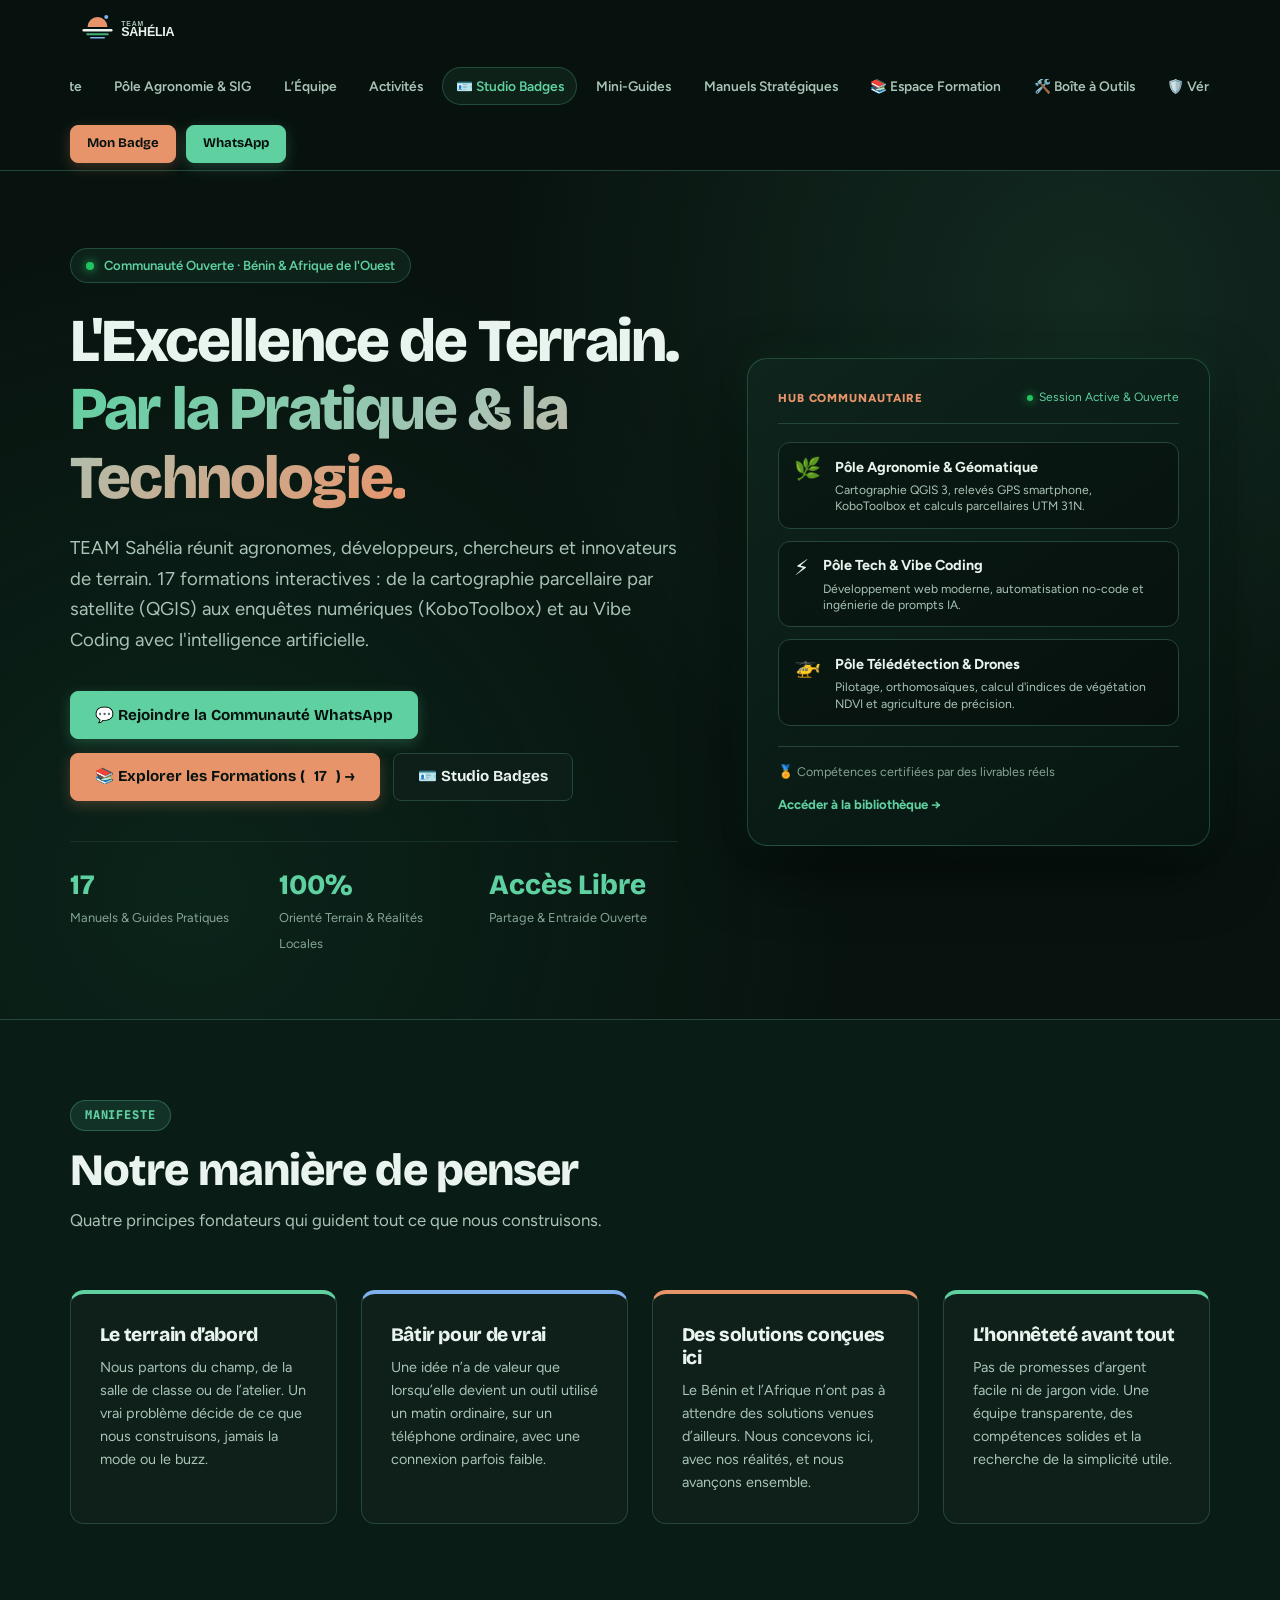
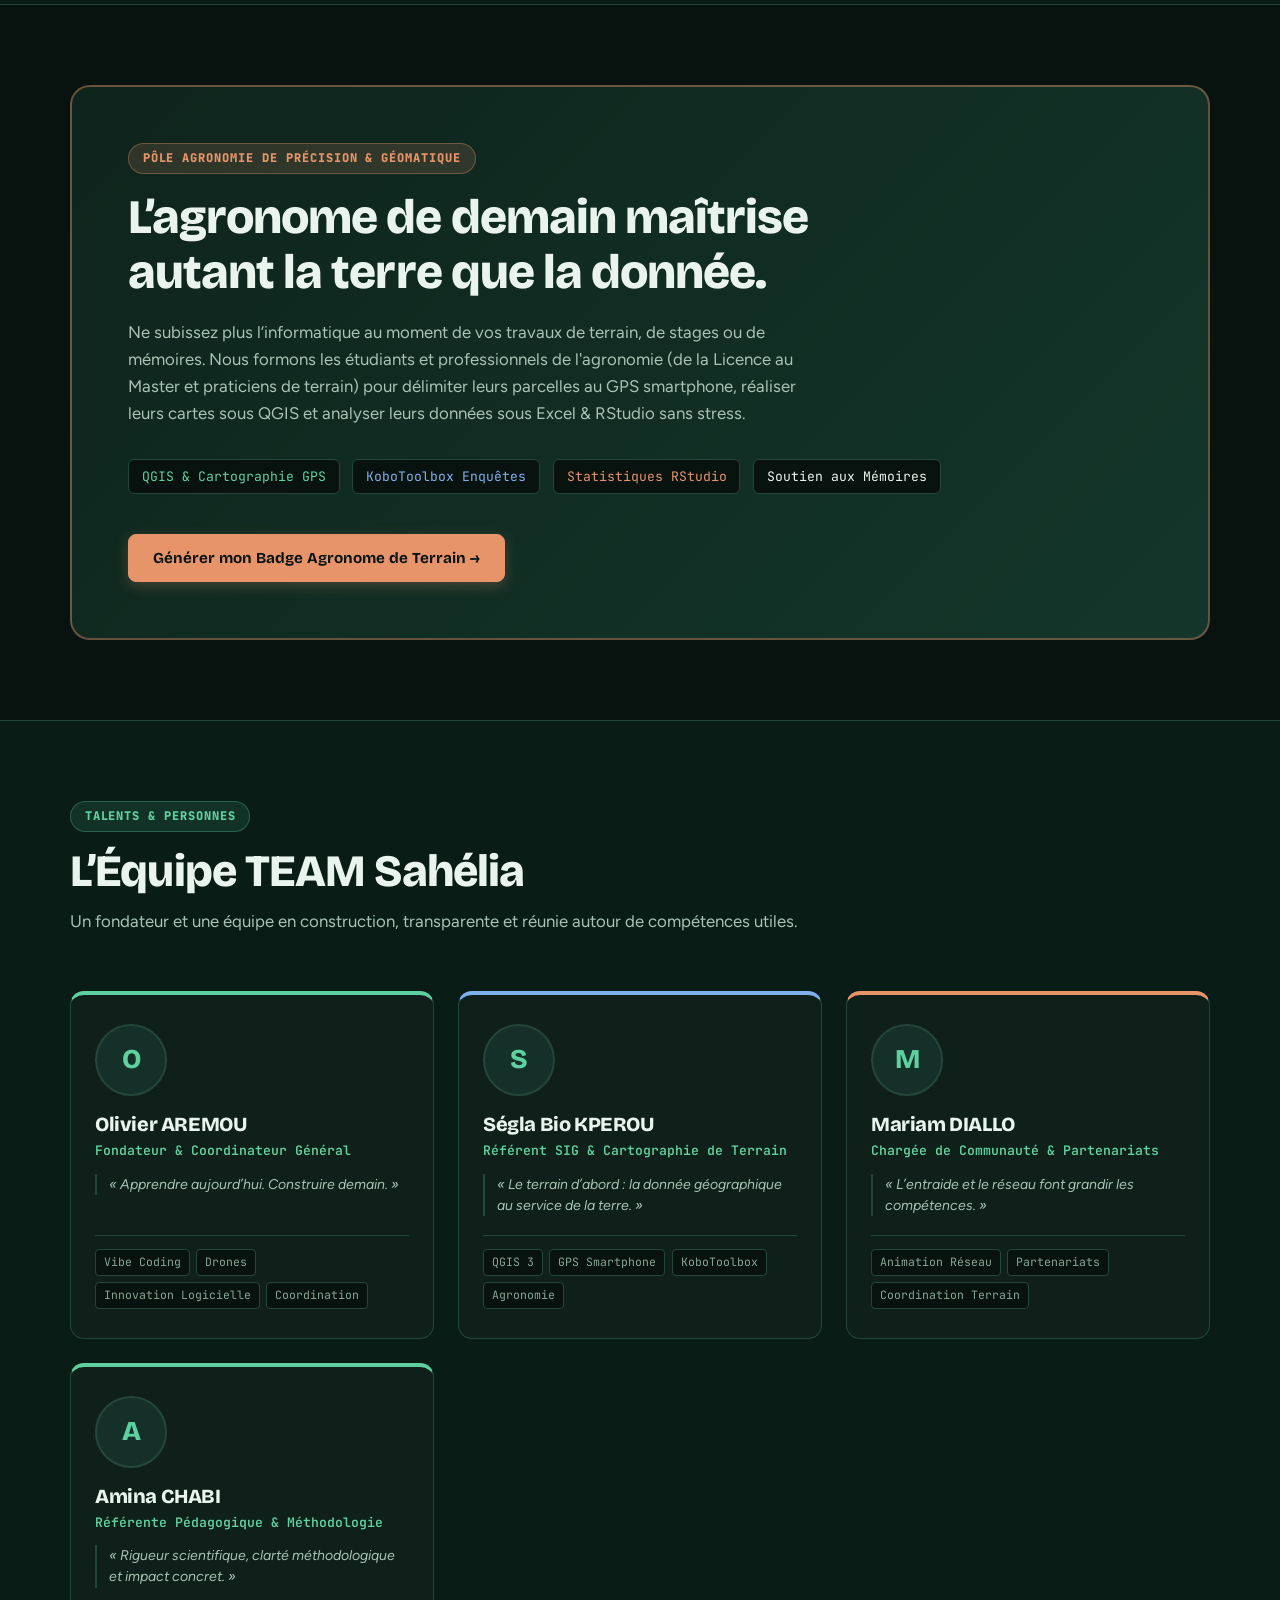
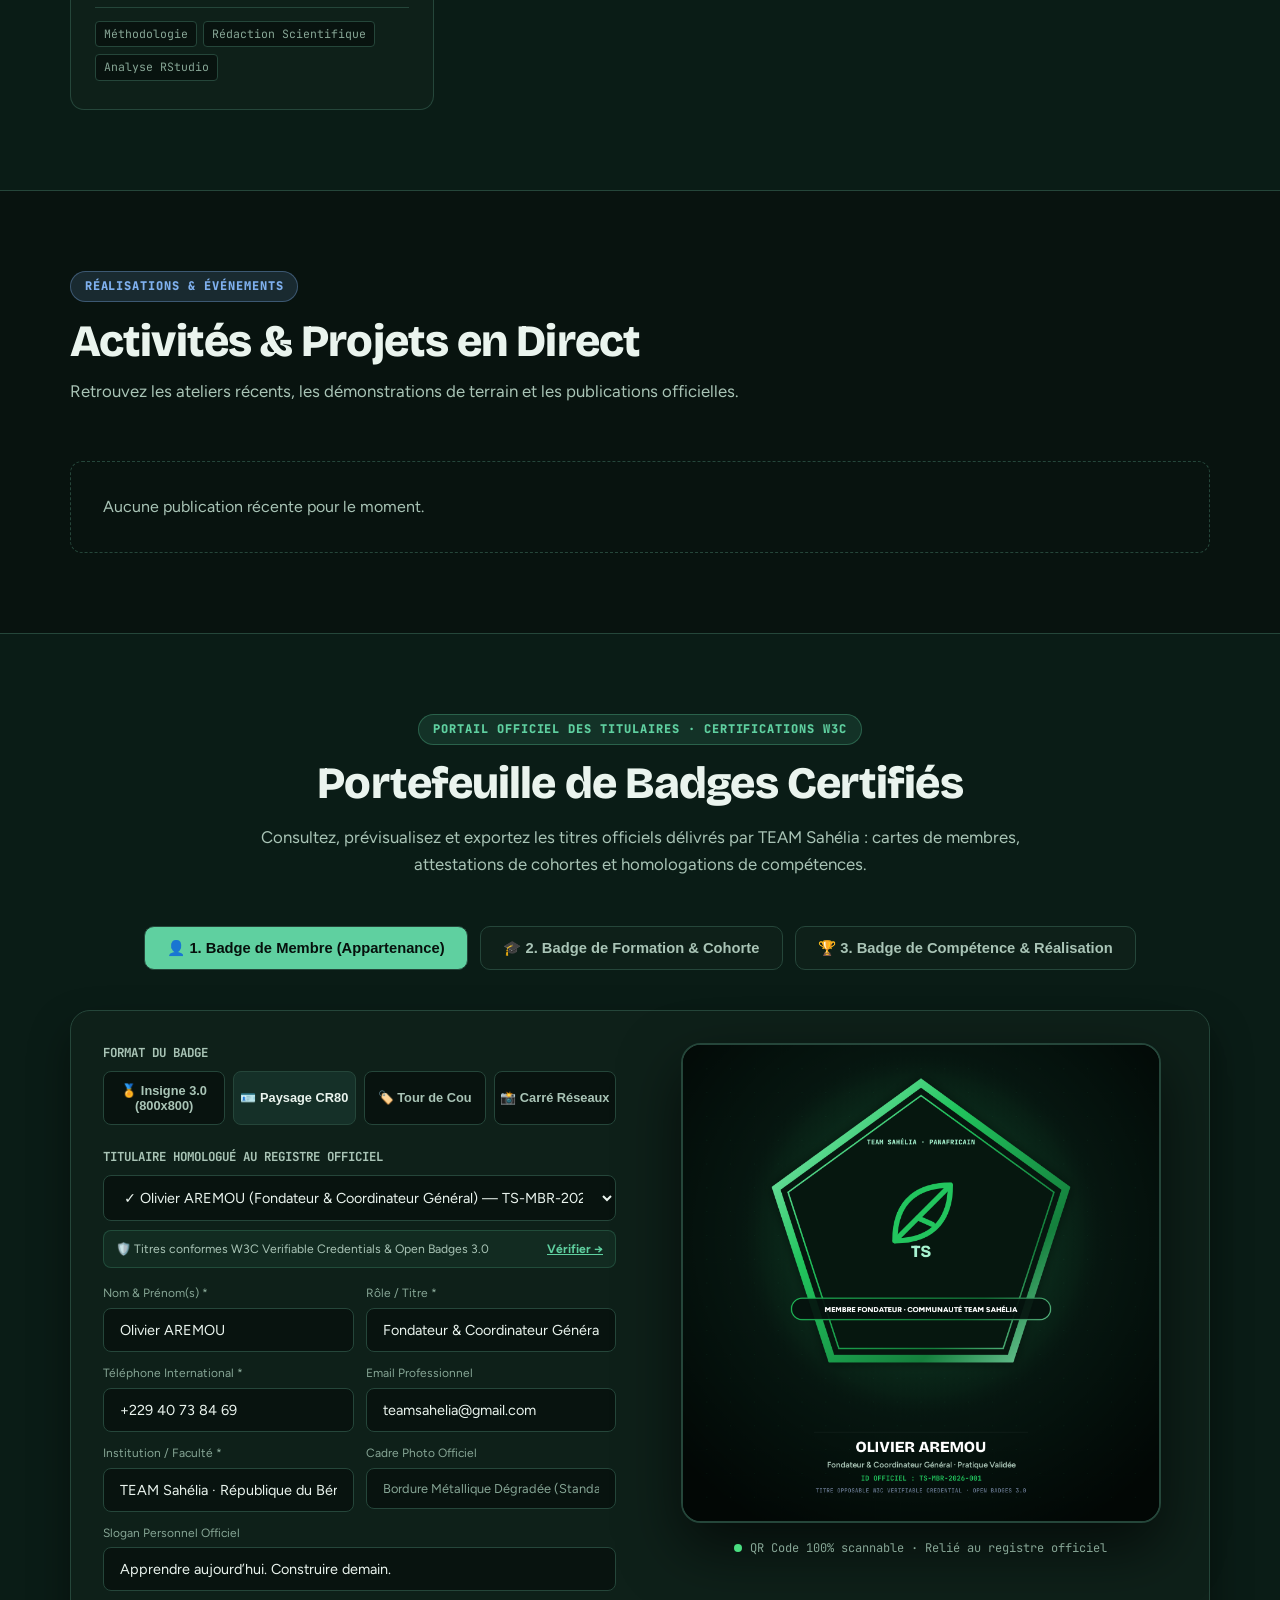
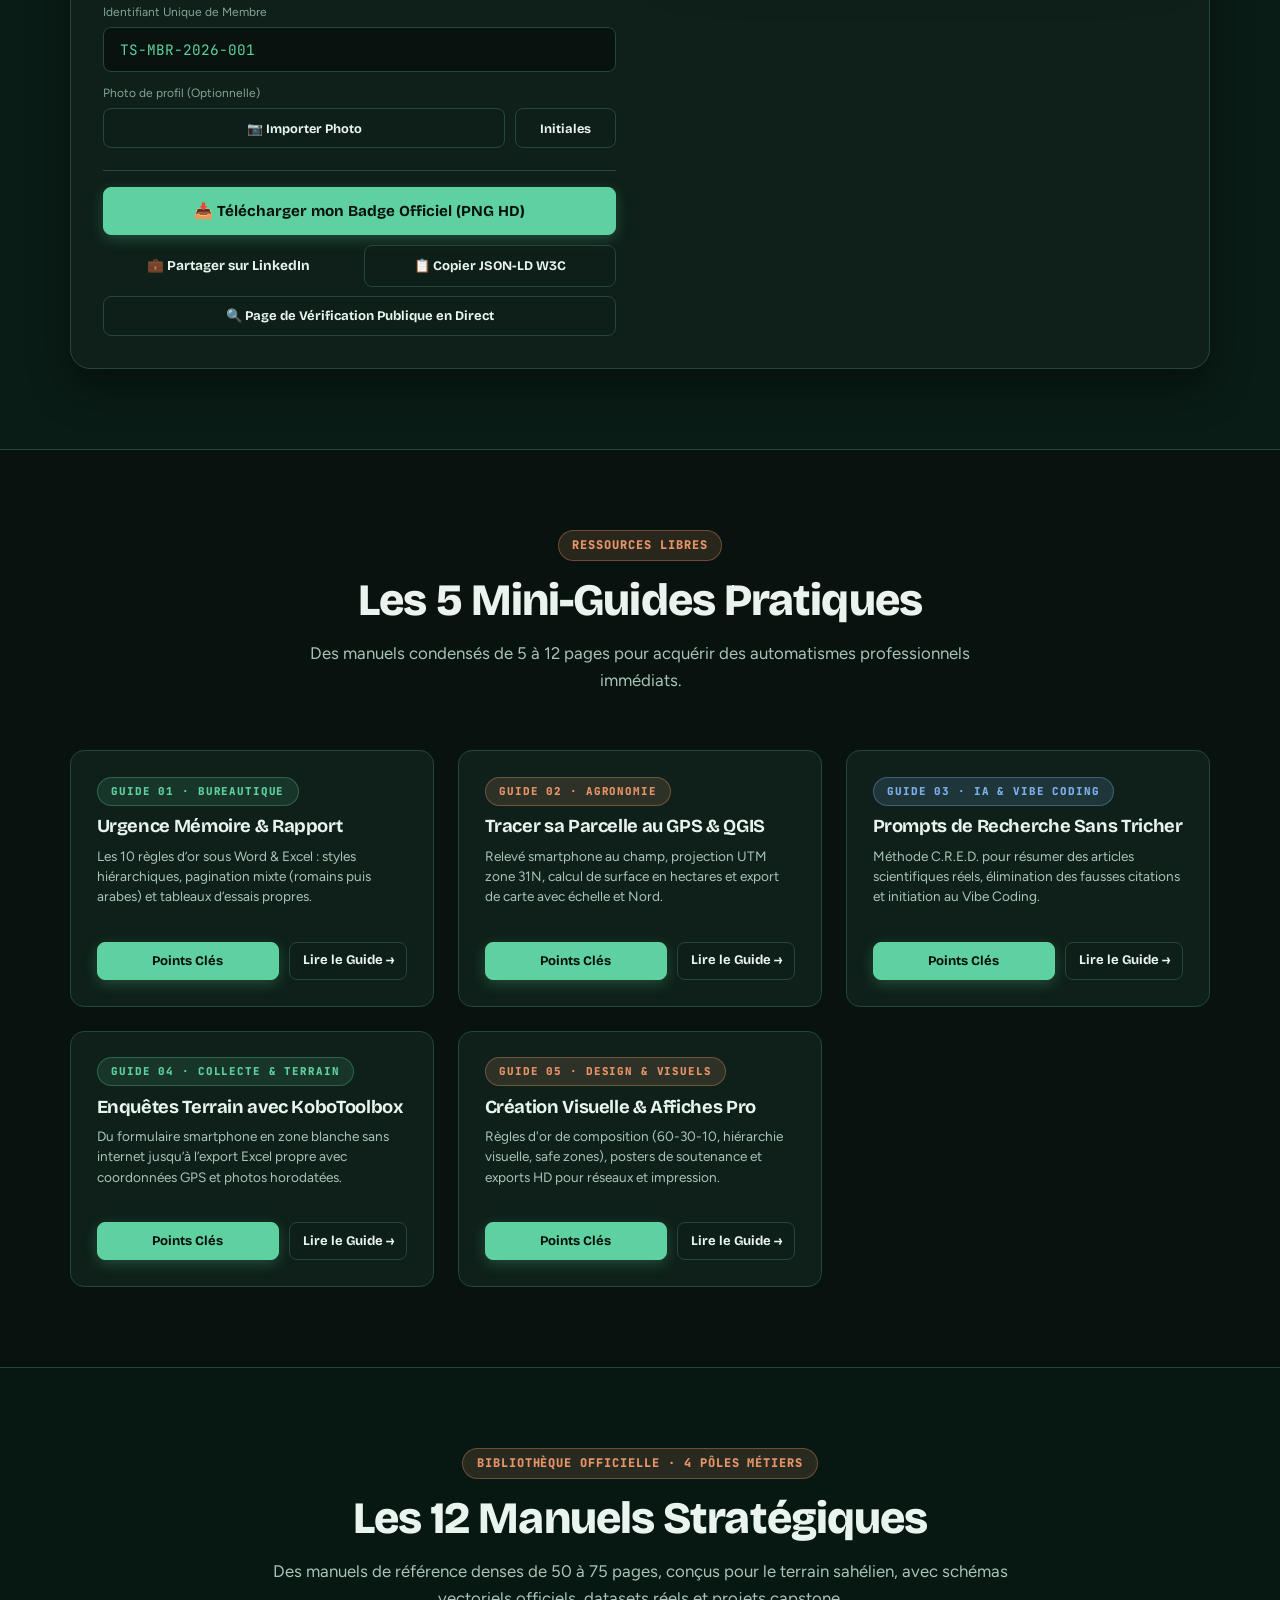
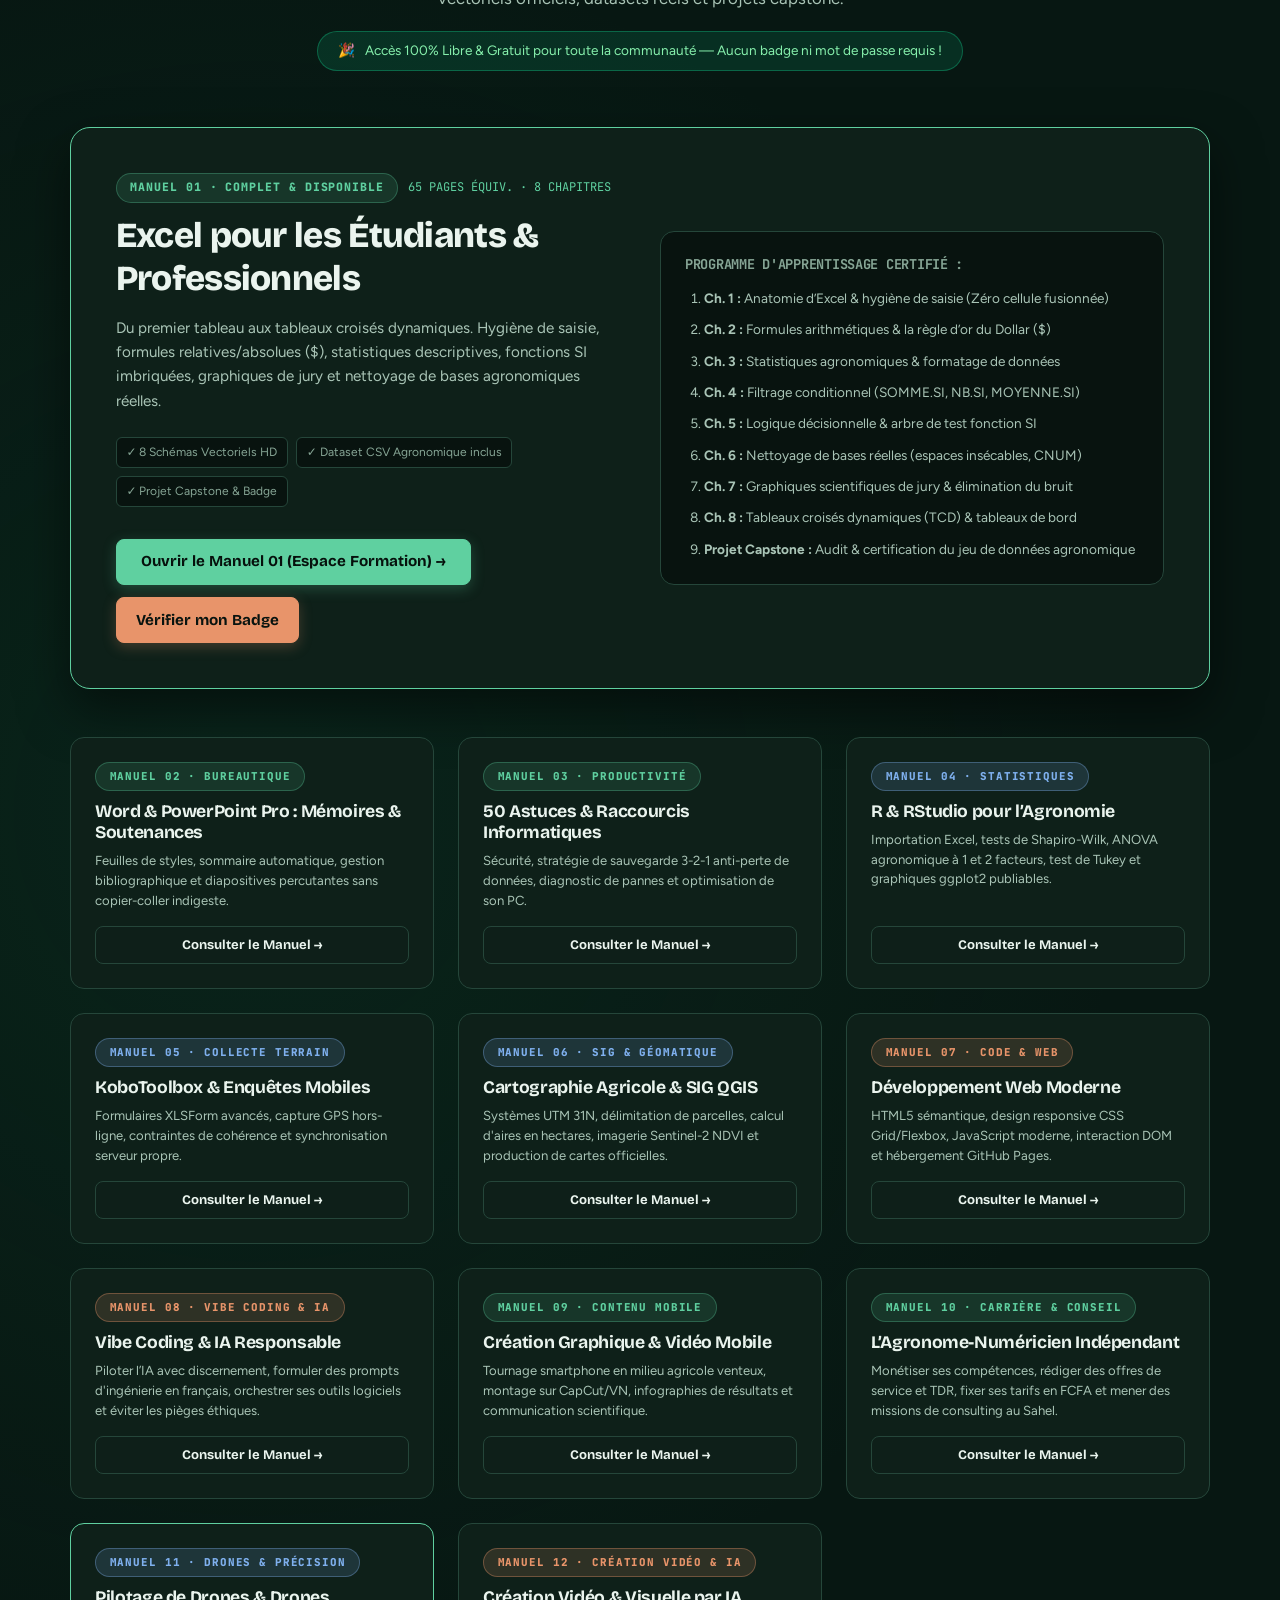
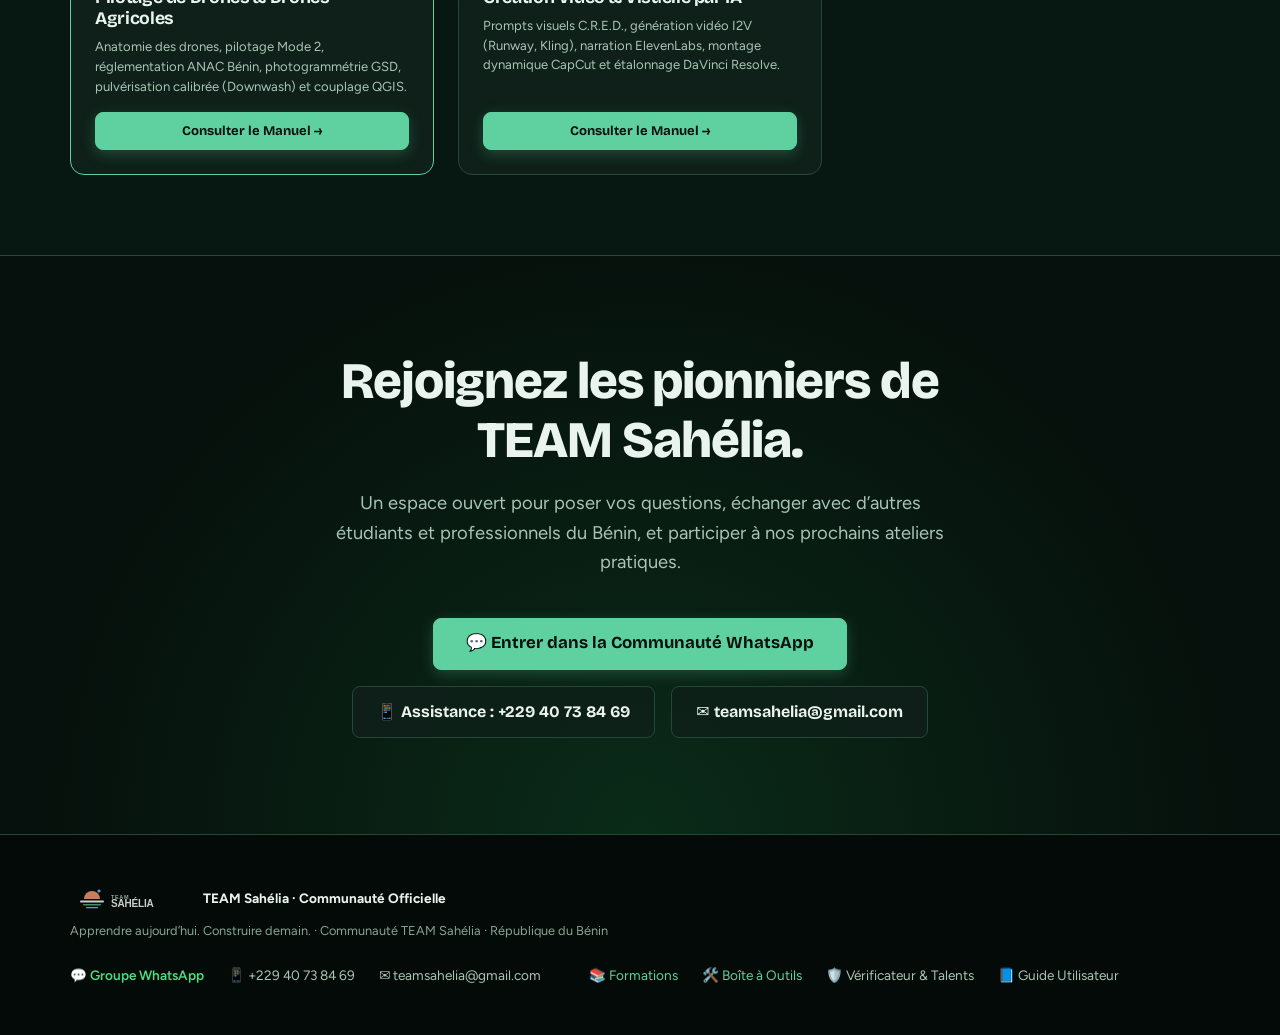
==== index.html @ 59937629 "feat: acces libre gratuit pour tous les manuels, toolkit outils.html, auto-grader et signatures W3C" ====
<!DOCTYPE html>
<html lang="fr">
<head>
  <meta charset="UTF-8">
  <meta name="viewport" content="width=device-width, initial-scale=1.0">
  <title>TEAM Sahélia — Plateforme Officielle & Espace Communauté</title>
  <meta name="description" content="Communauté béninoise d'apprentissage, d'agronomie numérique, de cartographie SIG et d'innovation logicielle.">
  <link rel="icon" type="image/svg+xml" href="assets/logo-sahelia.svg">
  <link rel="manifest" href="manifest.json">
  <meta name="theme-color" content="#08130f">
  <link rel="stylesheet" href="css/style.css">
</head>
<body>

  <!-- ========================================================================= -->
  <!-- 1. EN-TÊTE DU SITE                                                        -->
  <!-- ========================================================================= -->
  <header class="site-entete">
    <div class="enveloppe site-entete-rang">
      <a href="#" class="logo-lien" style="display: flex; align-items: center; gap: 0.75rem;">
        <img src="assets/logo-sahelia.svg" alt="TEAM Sahélia" style="height: 40px; width: auto;">
      </a>

      <nav class="site-nav" aria-label="Navigation principale">
        <a href="#mission">Manifeste</a>
        <a href="#agronomie">Pôle Agronomie &amp; SIG</a>
        <a href="#equipe">L’Équipe</a>
        <a href="#activites">Activités</a>
        <a href="#badges" class="nav-pill-special">🪪 Studio Badges</a>
        <a href="#guides">Mini-Guides</a>
        <a href="#manuels">Manuels Stratégiques</a>
        <a href="formation.html">📚 Espace Formation</a>
        <a href="outils.html">🛠️ Boîte à Outils</a>
        <a href="verifier.html">🛡️ Vérificateur</a>
      </nav>

      <div class="site-entete-actions">
        <a href="#badges" class="v-btn v-btn--or" style="min-height: 38px; padding: 0 1rem; font-size: 0.82rem;">
          Mon Badge
        </a>
        <a href="#" target="_blank" rel="noopener noreferrer" class="v-btn v-btn--vert btn-lien-whatsapp" style="min-height: 38px; padding: 0 1rem; font-size: 0.82rem;">
          WhatsApp
        </a>
      </div>
    </div>
  </header>

  <!-- Bannière d'annonces et flash-infos (gérée dynamiquement) -->
  <div id="banniere-annonces-sahelia" style="display: none;"></div>

  <!-- ========================================================================= -->
  <!-- 2. CONTENU PRINCIPAL                                                      -->
  <!-- ========================================================================= -->
  <main id="contenu-principal">

  <!-- ========================================================================= -->
  <!-- HERO SECTION                                                              -->
  <!-- ========================================================================= -->
    <section class="hero-section-moderne">
    <div class="enveloppe">
      <div class="hero-grille">
        <!-- Colonne Gauche : Proposition de Valeur & Actions Clés -->
        <div>
          <div class="hero-badge-pill">
            <span class="hero-pulsing-dot"></span>
            <span>Communauté Ouverte · Bénin &amp; Afrique de l'Ouest</span>
          </div>

          <h1 class="hero-titre-principal">
            L'Excellence de Terrain.<br>
            <span class="hero-gradient-text">Par la Pratique &amp; la Technologie.</span>
          </h1>

          <p class="hero-description">
            TEAM Sahélia réunit agronomes, développeurs, chercheurs et innovateurs de terrain. <span class="compteur-total-cours">17</span> formations interactives : de la cartographie parcellaire par satellite (QGIS) aux enquêtes numériques (KoboToolbox) et au Vibe Coding avec l'intelligence artificielle.
          </p>

          <div class="hero-actions-groupe">
            <a href="https://chat.whatsapp.com/Gzp3bkauIIz8341VeMHOv7" target="_blank" rel="noopener noreferrer" class="v-btn v-btn--vert btn-lien-whatsapp" style="font-size: 0.95rem;">
              💬 Rejoindre la Communauté WhatsApp
            </a>
            <a href="formation.html" class="v-btn v-btn--or" style="font-size: 0.95rem;">
              📚 Explorer les Formations (<span class="compteur-total-cours">17</span>) →
            </a>
            <a href="#badges" class="v-btn v-btn--fantome" style="font-size: 0.95rem;">
              🪪 Studio Badges
            </a>
          </div>

          <div class="hero-stats-bandeau">
            <div class="hero-stat-item">
              <strong class="compteur-total-cours">17</strong>
              <span>Manuels &amp; Guides Pratiques</span>
            </div>
            <div class="hero-stat-item">
              <strong>100%</strong>
              <span>Orienté Terrain &amp; Réalités Locales</span>
            </div>
            <div class="hero-stat-item">
              <strong>Accès Libre</strong>
              <span>Partage &amp; Entraide Ouverte</span>
            </div>
          </div>
        </div>

        <!-- Colonne Droite : Showcase Interactif des 3 Pôles d'Action -->
        <div>
          <div class="hero-hub-card">
            <div class="hero-hub-header">
              <span class="hero-hub-tag">Hub Communautaire</span>
              <span class="hero-hub-status">
                <span class="hero-pulsing-dot" style="width: 6px; height: 6px;"></span>
                Session Active &amp; Ouverte
              </span>
            </div>

            <div class="hero-poles-liste">
              <!-- Pôle 1 -->
              <div class="hero-pole-item">
                <span class="hero-pole-icone">🌿</span>
                <div class="hero-pole-info">
                  <strong>Pôle Agronomie &amp; Géomatique</strong>
                  <p>Cartographie QGIS 3, relevés GPS smartphone, KoboToolbox et calculs parcellaires UTM 31N.</p>
                </div>
              </div>

              <!-- Pôle 2 -->
              <div class="hero-pole-item">
                <span class="hero-pole-icone">⚡</span>
                <div class="hero-pole-info">
                  <strong>Pôle Tech &amp; Vibe Coding</strong>
                  <p>Développement web moderne, automatisation no-code et ingénierie de prompts IA.</p>
                </div>
              </div>

              <!-- Pôle 3 -->
              <div class="hero-pole-item">
                <span class="hero-pole-icone">🚁</span>
                <div class="hero-pole-info">
                  <strong>Pôle Télédétection &amp; Drones</strong>
                  <p>Pilotage, orthomosaïques, calcul d'indices de végétation NDVI et agriculture de précision.</p>
                </div>
              </div>
            </div>

            <div class="hero-hub-footer">
              <span style="font-size: 0.78rem; color: var(--texte-3);">🏅 Compétences certifiées par des livrables réels</span>
              <a href="formation.html">Accéder à la bibliothèque →</a>
            </div>
          </div>
        </div>
      </div>
    </div>
  </section>

  <!-- ========================================================================= -->
  <!-- 3. MANIFESTE & VALEURS                                                    -->
  <!-- ========================================================================= -->
  <section id="mission" style="padding: 5rem 0; border-bottom: 1px solid var(--bordure); background: #0a1c16;">
    <div class="enveloppe">
      <div style="max-width: 36rem; margin-bottom: 3.5rem;">
        <span class="etiquette etiquette--vert" style="margin-bottom: 0.8rem;">MANIFESTE</span>
        <h2 style="font-size: clamp(2rem, 4vw, 2.8rem); font-weight: 800;">Notre manière de penser</h2>
        <p style="color: var(--texte-2); margin-top: 0.6rem; font-size: 1.05rem;">
          Quatre principes fondateurs qui guident tout ce que nous construisons.
        </p>
      </div>

      <div style="display: grid; grid-template-columns: repeat(auto-fit, minmax(min(100%, 16rem), 1fr)); gap: 1.5rem;">
        <div style="background: var(--surface); border: 1px solid var(--bordure); border-radius: 14px; padding: 1.8rem; border-top: 4px solid var(--marque);">
          <h3 style="font-size: 1.2rem; font-weight: 800; margin-bottom: 0.6rem;">Le terrain d’abord</h3>
          <p style="font-size: 0.9rem; color: var(--texte-2); line-height: 1.6;">
            Nous partons du champ, de la salle de classe ou de l’atelier. Un vrai problème décide de ce que nous construisons, jamais la mode ou le buzz.
          </p>
        </div>

        <div style="background: var(--surface); border: 1px solid var(--bordure); border-radius: 14px; padding: 1.8rem; border-top: 4px solid var(--bleu);">
          <h3 style="font-size: 1.2rem; font-weight: 800; margin-bottom: 0.6rem;">Bâtir pour de vrai</h3>
          <p style="font-size: 0.9rem; color: var(--texte-2); line-height: 1.6;">
            Une idée n’a de valeur que lorsqu’elle devient un outil utilisé un matin ordinaire, sur un téléphone ordinaire, avec une connexion parfois faible.
          </p>
        </div>

        <div style="background: var(--surface); border: 1px solid var(--bordure); border-radius: 14px; padding: 1.8rem; border-top: 4px solid var(--terre);">
          <h3 style="font-size: 1.2rem; font-weight: 800; margin-bottom: 0.6rem;">Des solutions conçues ici</h3>
          <p style="font-size: 0.9rem; color: var(--texte-2); line-height: 1.6;">
            Le Bénin et l’Afrique n’ont pas à attendre des solutions venues d’ailleurs. Nous concevons ici, avec nos réalités, et nous avançons ensemble.
          </p>
        </div>

        <div style="background: var(--surface); border: 1px solid var(--bordure); border-radius: 14px; padding: 1.8rem; border-top: 4px solid var(--marque);">
          <h3 style="font-size: 1.2rem; font-weight: 800; margin-bottom: 0.6rem;">L’honnêteté avant tout</h3>
          <p style="font-size: 0.9rem; color: var(--texte-2); line-height: 1.6;">
            Pas de promesses d’argent facile ni de jargon vide. Une équipe transparente, des compétences solides et la recherche de la simplicité utile.
          </p>
        </div>
      </div>
    </div>
  </section>

  <!-- ========================================================================= -->
  <!-- 4. PÔLE AGRONOMIE DE PRÉCISION & GÉOMATIQUE DE TERRAIN -->
  <!-- ========================================================================= -->
  <section id="agronomie" style="padding: 5rem 0; border-bottom: 1px solid var(--bordure); background: var(--fond);">
    <div class="enveloppe">
      <div style="background: linear-gradient(135deg, #0e241c 0%, #14362a 100%); border: 2px solid rgba(232, 148, 106, 0.4); border-radius: 20px; padding: clamp(2rem, 5vw, 3.5rem); position: relative;">
        <span class="etiquette etiquette--or" style="margin-bottom: 1rem;">PÔLE AGRONOMIE DE PRÉCISION &amp; GÉOMATIQUE</span>
        
        <h2 style="font-size: clamp(2rem, 4vw, 3rem); font-weight: 800; max-width: 48rem; line-height: 1.15; margin-bottom: 1.2rem;">
          L’agronome de demain maîtrise autant la terre que la donnée.
        </h2>

        <p style="font-size: 1.05rem; color: var(--texte-2); line-height: 1.6; max-width: 42rem; margin-bottom: 2rem;">
          Ne subissez plus l’informatique au moment de vos travaux de terrain, de stages ou de mémoires. Nous formons les étudiants et professionnels de l'agronomie (de la Licence au Master et praticiens de terrain) pour délimiter leurs parcelles au GPS smartphone, réaliser leurs cartes sous QGIS et analyser leurs données sous Excel & RStudio sans stress.
        </p>

        <div style="display: flex; flex-wrap: wrap; gap: 0.8rem; margin-bottom: 2.5rem;">
          <span style="font-size: 0.82rem; font-family: var(--police-mono); padding: 0.4rem 0.8rem; border-radius: 6px; background: #08130f; color: var(--marque); border: 1px solid var(--bordure);">QGIS & Cartographie GPS</span>
          <span style="font-size: 0.82rem; font-family: var(--police-mono); padding: 0.4rem 0.8rem; border-radius: 6px; background: #08130f; color: var(--bleu); border: 1px solid var(--bordure);">KoboToolbox Enquêtes</span>
          <span style="font-size: 0.82rem; font-family: var(--police-mono); padding: 0.4rem 0.8rem; border-radius: 6px; background: #08130f; color: var(--terre); border: 1px solid var(--bordure);">Statistiques RStudio</span>
          <span style="font-size: 0.82rem; font-family: var(--police-mono); padding: 0.4rem 0.8rem; border-radius: 6px; background: #08130f; color: var(--texte); border: 1px solid var(--bordure);">Soutien aux Mémoires</span>
        </div>

        <a href="#badges" class="v-btn v-btn--or" style="font-size: 0.95rem;">
          Générer mon Badge Agronome de Terrain →
        </a>
      </div>
    </div>
  </section>

  <!-- ========================================================================= -->
  <!-- 5. TROMBINOSCOPE DE L'ÉQUIPE (GRILLE AUTO-ADAPTATIVE SANS TABLEAU)        -->
  <!-- ========================================================================= -->
  <section id="equipe" style="padding: 5rem 0; border-bottom: 1px solid var(--bordure); background: #0a1c16;">
    <div class="enveloppe">
      <div style="margin-bottom: 3.5rem;">
        <span class="etiquette etiquette--vert" style="margin-bottom: 0.8rem;">TALENTS & PERSONNES</span>
        <h2 style="font-size: clamp(2rem, 4vw, 2.8rem); font-weight: 800;">L’Équipe TEAM Sahélia</h2>
        <p style="color: var(--texte-2); margin-top: 0.6rem; font-size: 1.05rem;">
          Un fondateur et une équipe en construction, transparente et réunie autour de compétences utiles.
        </p>
      </div>

      <!-- Grille auto-adaptative (gérée par app.js) -->
      <div id="grille-membres" class="sa-grille">
        <!-- Rempli dynamiquement -->
      </div>
    </div>
  </section>

  <!-- ========================================================================= -->
  <!-- 6. FIL DES ACTIVITÉS & RÉALISATIONS                                       -->
  <!-- ========================================================================= -->
  <section id="activites" style="padding: 5rem 0; border-bottom: 1px solid var(--bordure); background: var(--fond);">
    <div class="enveloppe">
      <div style="margin-bottom: 3.5rem;">
        <span class="etiquette etiquette--bleu" style="margin-bottom: 0.8rem;">RÉALISATIONS & ÉVÉNEMENTS</span>
        <h2 style="font-size: clamp(2rem, 4vw, 2.8rem); font-weight: 800;">Activités & Projets en Direct</h2>
        <p style="color: var(--texte-2); margin-top: 0.6rem; font-size: 1.05rem;">
          Retrouvez les ateliers récents, les démonstrations de terrain et les publications officielles.
        </p>
      </div>

      <!-- Grille des activités -->
      <div id="grille-activites" style="display: grid; grid-template-columns: repeat(auto-fit, minmax(min(100%, 20rem), 1fr)); gap: 1.5rem;">
        <!-- Rempli dynamiquement -->
      </div>
    </div>
  </section>

  <!-- ========================================================================= -->
  <!-- 7. STUDIO OFFICIEL DE GÉNÉRATION DE BADGES (3 TYPES)                      -->
  <!-- ========================================================================= -->
  <section id="badges" style="padding: 5rem 0; border-bottom: 1px solid var(--bordure); background: #0a1c16;">
    <div class="enveloppe">
      <div style="text-align: center; max-width: 48rem; margin: 0 auto 3rem;">
        <span class="etiquette etiquette--vert" style="margin-bottom: 0.8rem;">PORTAIL OFFICIEL DES TITULAIRES · CERTIFICATIONS W3C</span>
        <h2 style="font-size: clamp(2rem, 4vw, 2.8rem); font-weight: 800;">Portefeuille de Badges Certifiés</h2>
        <p style="color: var(--texte-2); margin-top: 0.8rem; font-size: 1.05rem; line-height: 1.6;">
          Consultez, prévisualisez et exportez les titres officiels délivrés par TEAM Sahélia : cartes de membres, attestations de cohortes et homologations de compétences.
        </p>
      </div>

      <!-- Onglets principaux des 3 types de badges -->
      <div style="display: flex; flex-wrap: wrap; justify-content: center; gap: 0.75rem; margin-bottom: 2.5rem;">
        <button type="button" class="btn-type-badge actif" data-type="membre" style="padding: 0.75rem 1.4rem; border-radius: 10px; font-weight: 700; font-size: 0.92rem; cursor: pointer; border: 1px solid var(--bordure); background: var(--marque); color: #06100c;">
          👤 1. Badge de Membre (Appartenance)
        </button>
        <button type="button" class="btn-type-badge" data-type="formation" style="padding: 0.75rem 1.4rem; border-radius: 10px; font-weight: 700; font-size: 0.92rem; cursor: pointer; border: 1px solid var(--bordure); background: var(--surface); color: var(--texte-2);">
          🎓 2. Badge de Formation & Cohorte
        </button>
        <button type="button" class="btn-type-badge" data-type="competence" style="padding: 0.75rem 1.4rem; border-radius: 10px; font-weight: 700; font-size: 0.92rem; cursor: pointer; border: 1px solid var(--bordure); background: var(--surface); color: var(--texte-2);">
          🏆 3. Badge de Compétence & Réalisation
        </button>
      </div>

      <div class="badge-studio-box">
        <div style="display: grid; grid-template-columns: repeat(auto-fit, minmax(min(100%, 23rem), 1fr)); gap: 3rem; align-items: start;">
          
          <!-- Colonne Formulaire selon le type actif -->
          <div style="display: flex; flex-direction: column; gap: 1.35rem;">
            
            <!-- Choix du Format (Commun à tous les types) -->
            <div>
              <label style="display: block; font-size: 0.78rem; font-family: var(--police-mono); font-weight: 700; color: var(--texte-2); text-transform: uppercase; margin-bottom: 0.5rem;">
                Format du Badge
              </label>
              <div style="display: grid; grid-template-columns: repeat(auto-fit, minmax(120px, 1fr)); gap: 0.5rem;">
                <button type="button" class="btn-format-toggle" data-format="insigne" style="padding: 0.7rem 0.3rem; border-radius: 8px; border: 1px solid var(--bordure); background: var(--fond); color: var(--texte-2); font-weight: 700; font-size: 0.8rem; cursor: pointer; text-align: center;">
                  🏅 Insigne 3.0 (800x800)
                </button>
                <button type="button" class="btn-format-toggle actif" data-format="paysage" style="padding: 0.7rem 0.3rem; border-radius: 8px; border: 1px solid var(--bordure); background: var(--surface-2); color: var(--texte); font-weight: 700; font-size: 0.8rem; cursor: pointer; text-align: center;">
                  🪪 Paysage CR80
                </button>
                <button type="button" class="btn-format-toggle" data-format="vertical" style="padding: 0.7rem 0.3rem; border-radius: 8px; border: 1px solid var(--bordure); background: var(--fond); color: var(--texte-2); font-weight: 700; font-size: 0.8rem; cursor: pointer; text-align: center;">
                  🏷️ Tour de Cou
                </button>
                <button type="button" class="btn-format-toggle" data-format="carre" style="padding: 0.7rem 0.3rem; border-radius: 8px; border: 1px solid var(--bordure); background: var(--fond); color: var(--texte-2); font-weight: 700; font-size: 0.8rem; cursor: pointer; text-align: center;">
                  📸 Carré Réseaux
                </button>
              </div>
            </div>

            <!-- PANNEAU TYPE 1 : MEMBRE -->
            <div id="panneau-type-membre" class="panneau-type-form">
              <label style="display: block; font-size: 0.78rem; font-family: var(--police-mono); font-weight: 700; color: var(--texte-2); text-transform: uppercase; margin-bottom: 0.5rem;">
                Titulaire Homologué au Registre Officiel
              </label>
              <select id="select-membre-preset" class="champ-saisie" style="margin-bottom: 0.6rem;">
                <!-- Rempli dynamiquement -->
              </select>
              <div style="background: rgba(95, 208, 160, 0.06); border: 1px solid rgba(95, 208, 160, 0.2); border-radius: 8px; padding: 0.5rem 0.75rem; margin-bottom: 1rem; font-size: 0.76rem; color: var(--texte-2); display: flex; align-items: center; justify-content: space-between; gap: 0.5rem;">
                <span>🛡️ Titres conformes W3C Verifiable Credentials & Open Badges 3.0</span>
                <a href="verifier.html" style="color: var(--marque); font-weight: 700; text-decoration: underline; white-space: nowrap;">Vérifier →</a>
              </div>

              <div class="grille-2-cols-responsive" style="margin-bottom: 0.75rem;">
                <div>
                  <label style="display: block; font-size: 0.75rem; color: var(--texte-3); margin-bottom: 0.3rem;">Nom & Prénom(s) *</label>
                  <input type="text" id="membre-nom-input" class="champ-saisie" placeholder="Ex: Olivier AREMOU, Ségla KPEROU...">
                </div>
                <div>
                  <label style="display: block; font-size: 0.75rem; color: var(--texte-3); margin-bottom: 0.3rem;">Rôle / Titre *</label>
                  <input type="text" id="membre-role-input" class="champ-saisie" placeholder="Ex: Agronome de Terrain">
                </div>
              </div>

              <div class="grille-2-cols-responsive" style="margin-bottom: 0.75rem;">
                <div>
                  <label style="display: block; font-size: 0.75rem; color: var(--texte-3); margin-bottom: 0.3rem;">Téléphone International *</label>
                  <input type="tel" id="membre-tel-input" class="champ-saisie" placeholder="+229 40 73 84 69">
                </div>
                <div>
                  <label style="display: block; font-size: 0.75rem; color: var(--texte-3); margin-bottom: 0.3rem;">Email Professionnel</label>
                  <input type="email" id="membre-email-input" class="champ-saisie" placeholder="teamsahelia@gmail.com">
                </div>
              </div>

              <div class="grille-2-cols-responsive" style="margin-bottom: 0.75rem;">
                <div>
                  <label style="display: block; font-size: 0.75rem; color: var(--texte-3); margin-bottom: 0.3rem;">Institution / Faculté *</label>
                  <input type="text" id="membre-inst-input" class="champ-saisie" placeholder="Ex: Agronome indépendant, Université, Entreprise, ONG...">
                </div>
                <div>
                  <label style="display: block; font-size: 0.75rem; color: var(--texte-3); margin-bottom: 0.3rem;">Cadre Photo Officiel</label>
                  <input type="text" class="champ-saisie" readonly value="Bordure Métallique Dégradée (Standard)" style="font-size: 0.8rem; color: var(--texte-3);">
                </div>
              </div>

              <div style="margin-bottom: 0.75rem;">
                <label style="display: block; font-size: 0.75rem; color: var(--texte-3); margin-bottom: 0.3rem;">Slogan Personnel Officiel</label>
                <input type="text" id="membre-slogan-input" class="champ-saisie" placeholder="Ex: L'agronomie de demain maîtrise la terre et la donnée.">
              </div>

              <div style="margin-bottom: 0.75rem;">
                <label style="display: block; font-size: 0.75rem; color: var(--texte-3); margin-bottom: 0.3rem;">Identifiant Unique de Membre</label>
                <input type="text" id="membre-id-input" class="champ-saisie" readonly style="font-family: var(--police-mono); color: var(--marque);">
              </div>

              <div>
                <label style="display: block; font-size: 0.75rem; color: var(--texte-3); margin-bottom: 0.3rem;">Photo de profil (Optionnelle)</label>
                <input type="file" id="membre-photo-file" accept="image/*" style="display: none;">
                <div style="display: flex; gap: 0.6rem;">
                  <button type="button" id="btn-upload-photo-membre" class="v-btn v-btn--fantome" style="flex: 1; min-height: 40px; font-size: 0.8rem;">
                    📷 Importer Photo
                  </button>
                  <button type="button" id="btn-reset-photo-membre" class="v-btn v-btn--fantome" style="min-height: 40px; font-size: 0.8rem;">
                    Initiales
                  </button>
                </div>
              </div>
            </div>

            <!-- PANNEAU TYPE 2 : FORMATION & COHORTE -->
            <div id="panneau-type-formation" class="panneau-type-form" style="display: none;">
              <div style="margin-bottom: 1rem;">
                <label style="display: block; font-size: 0.78rem; font-family: var(--police-mono); font-weight: 700; color: var(--texte-2); text-transform: uppercase; margin-bottom: 0.4rem;">
                  1. Formation Académique
                </label>
                <select id="select-formation-catalogue" class="champ-saisie">
                  <!-- Rempli dynamiquement -->
                </select>
              </div>

              <div style="margin-bottom: 1rem;">
                <label style="display: block; font-size: 0.78rem; font-family: var(--police-mono); font-weight: 700; color: var(--texte-2); text-transform: uppercase; margin-bottom: 0.4rem;">
                  2. Cohorte Associée
                </label>
                <select id="select-cohorte-catalogue" class="champ-saisie">
                  <!-- Rempli dynamiquement -->
                </select>
              </div>

              <div style="margin-bottom: 1rem;">
                <div style="display: flex; justify-content: space-between; align-items: center; margin-bottom: 0.4rem;">
                  <label style="font-size: 0.78rem; font-family: var(--police-mono); font-weight: 700; color: var(--texte-2); text-transform: uppercase;">
                    3. Participants de la Cohorte
                  </label>
                  <span id="cohorte-stats-badge" style="font-size: 0.75rem; font-family: var(--police-mono); color: var(--bleu);"></span>
                </div>
                <div id="liste-participants-cohorte" style="background: var(--fond); border: 1px solid var(--bordure); border-radius: 8px; max-height: 190px; overflow-y: auto; padding: 0.4rem;">
                  <!-- Liste cliquable des participants -->
                </div>
              </div>

              <div style="background: var(--surface-2); border: 1px solid var(--bordure); border-radius: 8px; padding: 0.85rem; font-size: 0.8rem;">
                <div style="display: flex; justify-content: space-between; margin-bottom: 0.3rem;">
                  <span style="color: var(--texte-3);">Participant sélectionné :</span>
                  <strong id="part-selectionne-nom" style="color: var(--texte);">—</strong>
                </div>
                <div style="display: flex; justify-content: space-between; margin-bottom: 0.3rem;">
                  <span style="color: var(--texte-3);">Statut vérifié :</span>
                  <span id="part-selectionne-statut" class="sa-tag" style="font-weight: bold;">—</span>
                </div>
                <div style="display: flex; justify-content: space-between;">
                  <span style="color: var(--texte-3);">Identifiant Unique :</span>
                  <span id="part-selectionne-id" style="font-family: var(--police-mono); color: var(--bleu);">—</span>
                </div>
              </div>
            </div>

            <!-- PANNEAU TYPE 3 : COMPÉTENCE & RÉALISATION -->
            <div id="panneau-type-competence" class="panneau-type-form" style="display: none;">
              <div style="margin-bottom: 1rem;">
                <label style="display: block; font-size: 0.78rem; font-family: var(--police-mono); font-weight: 700; color: var(--texte-2); text-transform: uppercase; margin-bottom: 0.4rem;">
                  1. Attestation de Compétence Évaluée
                </label>
                <select id="select-attribution-preset" class="champ-saisie">
                  <!-- Rempli dynamiquement -->
                </select>
              </div>

              <div style="background: var(--fond); border: 1px solid var(--bordure); border-radius: 10px; padding: 1rem; margin-bottom: 1rem;">
                <div style="display: flex; justify-content: space-between; margin-bottom: 0.4rem;">
                  <span style="font-size: 0.75rem; font-family: var(--police-mono); color: var(--texte-3);">NIVEAU VALIDÉ</span>
                  <strong id="comp-niveau-badge" style="color: var(--terre); font-size: 0.85rem;">Pratique Validée</strong>
                </div>
                <div style="display: flex; justify-content: space-between; margin-bottom: 0.4rem;">
                  <span style="font-size: 0.75rem; font-family: var(--police-mono); color: var(--texte-3);">VALIDATEUR</span>
                  <span id="comp-validateur-txt" style="color: var(--texte); font-size: 0.85rem;">Sègla Bio KPEROU</span>
                </div>
                <div style="display: flex; justify-content: space-between; margin-bottom: 0.6rem;">
                  <span style="font-size: 0.75rem; font-family: var(--police-mono); color: var(--texte-3);">DATE VALIDATION</span>
                  <span id="comp-date-txt" style="color: var(--texte-2); font-size: 0.85rem;">25 Octobre 2026</span>
                </div>

                <div style="border-top: 1px solid var(--bordure); padding-top: 0.6rem;">
                  <span style="font-size: 0.72rem; font-family: var(--police-mono); color: var(--texte-3); text-transform: uppercase; display: block; margin-bottom: 0.3rem;">Critères réels contrôlés :</span>
                  <ul id="comp-criteres-liste" style="list-style: none; font-size: 0.78rem; color: var(--texte-2); display: flex; flex-direction: column; gap: 0.3rem;">
                    <!-- Rempli par JavaScript -->
                  </ul>
                </div>
              </div>
            </div>

            <!-- Actions d'Exportation & Certification Officielle -->
            <div style="padding-top: 1rem; border-top: 1px solid var(--bordure); display: flex; flex-direction: column; gap: 0.6rem;">
              <button type="button" id="btn-telecharger-badge" class="v-btn v-btn--vert" style="width: 100%; min-height: 48px; font-size: 0.95rem;">
                📥 Télécharger mon Badge Officiel (PNG HD)
              </button>

              <div style="display: grid; grid-template-columns: 1fr 1fr; gap: 0.6rem;">
                <a id="btn-partager-linkedin" href="#" target="_blank" rel="noopener noreferrer" class="v-btn v-btn--bleu" style="min-height: 42px; font-size: 0.85rem; text-align: center; display: flex; align-items: center; justify-content: center; gap: 0.4rem;">
                  💼 Partager sur LinkedIn
                </a>
                <button type="button" id="btn-copier-jsonld" class="v-btn v-btn--fantome" style="min-height: 42px; font-size: 0.82rem;">
                  📋 Copier JSON-LD W3C
                </button>
              </div>

              <a id="btn-lien-verif-direct" href="verifier.html" target="_blank" class="v-btn v-btn--fantome" style="width: 100%; min-height: 40px; font-size: 0.82rem; text-align: center; display: flex; align-items: center; justify-content: center; gap: 0.4rem;">
                🔍 Page de Vérification Publique en Direct
              </a>

              <div id="badge-form-feedback" style="display: none; font-size: 0.8rem; padding: 0.6rem 0.8rem; border-radius: 8px; margin-top: 0.3rem;"></div>

              <!-- Bouton Lot Cohorte (affiché si onglet formation) -->
              <div id="box-action-batch" style="display: none; margin-top: 0.4rem;">
                <button type="button" id="btn-batch-cohorte" class="v-btn v-btn--or" style="width: 100%; min-height: 46px; font-size: 0.88rem;">
                  ⚡ Générer le lot de la cohorte (Archive ZIP)
                </button>
                <div id="batch-progress-txt" style="font-size: 0.75rem; font-family: var(--police-mono); color: var(--texte-2); text-align: center; margin-top: 0.4rem; display: none;"></div>
              </div>
            </div>

          </div>

          <!-- Colonne Aperçu Rendu en Direct -->
          <div style="display: flex; flex-direction: column; align-items: center; justify-content: center;">
            <div style="max-width: 480px; width: 100%; border-radius: 20px; overflow: hidden; box-shadow: 0 25px 60px rgba(0,0,0,0.6); border: 2px solid var(--bordure); background: #000;">
              <canvas id="badge-canvas" style="width: 100%; height: auto; display: block;"></canvas>
            </div>
            <div style="display: flex; align-items: center; gap: 0.5rem; margin-top: 1rem;">
              <span style="display: inline-block; width: 8px; height: 8px; border-radius: 50%; background: #4ade80;"></span>
              <span id="label-apercu-qr" style="font-size: 0.75rem; font-family: var(--police-mono); color: var(--texte-3);">
                QR Code 100% scannable · Relié au registre officiel
              </span>
            </div>
          </div>

        </div>
      </div>
    </div>
  </section>

  <!-- ========================================================================= -->
  <!-- 8. SECTION DES MINI-GUIDES GRATUITS (LEAD MAGNETS)                        -->
  <!-- ========================================================================= -->
  <section id="guides" style="padding: 5rem 0; border-bottom: 1px solid var(--bordure); background: var(--fond);">
    <div class="enveloppe">
      <div style="text-align: center; max-width: 44rem; margin: 0 auto 3.5rem;">
        <span class="etiquette etiquette--or" style="margin-bottom: 0.8rem;">RESSOURCES LIBRES</span>
        <h2 style="font-size: clamp(2rem, 4vw, 2.8rem); font-weight: 800;">Les <span class="compteur-guides">5</span> Mini-Guides Pratiques</h2>
        <p style="color: var(--texte-2); margin-top: 0.8rem; font-size: 1.05rem;">
          Des manuels condensés de 5 à 12 pages pour acquérir des automatismes professionnels immédiats.
        </p>
      </div>

      <div style="display: grid; grid-template-columns: repeat(auto-fit, minmax(min(100%, 18rem), 1fr)); gap: 1.5rem;">
        
        <!-- Guide 1 -->
        <article style="background: var(--surface); border: 1px solid var(--bordure); border-radius: 14px; padding: 1.6rem; display: flex; flex-direction: column; justify-content: space-between;">
          <div>
            <span class="etiquette etiquette--vert" style="font-size: 0.68rem; margin-bottom: 0.6rem;">GUIDE 01 · BUREAUTIQUE</span>
            <h3 style="font-size: 1.15rem; font-weight: 700; margin-bottom: 0.5rem; color: var(--texte);">Urgence Mémoire & Rapport</h3>
            <p style="font-size: 0.85rem; color: var(--texte-2); line-height: 1.5; margin-bottom: 1.2rem;">
              Les 10 règles d’or sous Word & Excel : styles hiérarchiques, pagination mixte (romains puis arabes) et tableaux d’essais propres.
            </p>
          </div>
          <div style="display: flex; gap: 0.6rem; margin-top: 1rem;">
            <button type="button" onclick="window.ouvrirApercuGuide('guide-01')" class="v-btn v-btn--vert" style="flex: 1; min-height: 38px; padding: 0 0.8rem; font-size: 0.82rem;">
              Points Clés
            </button>
            <a href="formation.html?cours=guide-01" class="v-btn v-btn--fantome" style="min-height: 38px; padding: 0 0.8rem; font-size: 0.82rem;">
              Lire le Guide →
            </a>
          </div>
        </article>

        <!-- Guide 2 -->
        <article style="background: var(--surface); border: 1px solid var(--bordure); border-radius: 14px; padding: 1.6rem; display: flex; flex-direction: column; justify-content: space-between;">
          <div>
            <span class="etiquette etiquette--or" style="font-size: 0.68rem; margin-bottom: 0.6rem;">GUIDE 02 · AGRONOMIE</span>
            <h3 style="font-size: 1.15rem; font-weight: 700; margin-bottom: 0.5rem; color: var(--texte);">Tracer sa Parcelle au GPS & QGIS</h3>
            <p style="font-size: 0.85rem; color: var(--texte-2); line-height: 1.5; margin-bottom: 1.2rem;">
              Relevé smartphone au champ, projection UTM zone 31N, calcul de surface en hectares et export de carte avec échelle et Nord.
            </p>
          </div>
          <div style="display: flex; gap: 0.6rem; margin-top: 1rem;">
            <button type="button" onclick="window.ouvrirApercuGuide('guide-02')" class="v-btn v-btn--vert" style="flex: 1; min-height: 38px; padding: 0 0.8rem; font-size: 0.82rem;">
              Points Clés
            </button>
            <a href="formation.html?cours=guide-02" class="v-btn v-btn--fantome" style="min-height: 38px; padding: 0 0.8rem; font-size: 0.82rem;">
              Lire le Guide →
            </a>
          </div>
        </article>

        <!-- Guide 3 -->
        <article style="background: var(--surface); border: 1px solid var(--bordure); border-radius: 14px; padding: 1.6rem; display: flex; flex-direction: column; justify-content: space-between;">
          <div>
            <span class="etiquette etiquette--bleu" style="font-size: 0.68rem; margin-bottom: 0.6rem;">GUIDE 03 · IA & VIBE CODING</span>
            <h3 style="font-size: 1.15rem; font-weight: 700; margin-bottom: 0.5rem; color: var(--texte);">Prompts de Recherche Sans Tricher</h3>
            <p style="font-size: 0.85rem; color: var(--texte-2); line-height: 1.5; margin-bottom: 1.2rem;">
              Méthode C.R.E.D. pour résumer des articles scientifiques réels, élimination des fausses citations et initiation au Vibe Coding.
            </p>
          </div>
          <div style="display: flex; gap: 0.6rem; margin-top: 1rem;">
            <button type="button" onclick="window.ouvrirApercuGuide('guide-03')" class="v-btn v-btn--vert" style="flex: 1; min-height: 38px; padding: 0 0.8rem; font-size: 0.82rem;">
              Points Clés
            </button>
            <a href="formation.html?cours=guide-03" class="v-btn v-btn--fantome" style="min-height: 38px; padding: 0 0.8rem; font-size: 0.82rem;">
              Lire le Guide →
            </a>
          </div>
        </article>

        <!-- Guide 4 -->
        <article style="background: var(--surface); border: 1px solid var(--bordure); border-radius: 14px; padding: 1.6rem; display: flex; flex-direction: column; justify-content: space-between;">
          <div>
            <span class="etiquette etiquette--vert" style="font-size: 0.68rem; margin-bottom: 0.6rem;">GUIDE 04 · COLLECTE & TERRAIN</span>
            <h3 style="font-size: 1.15rem; font-weight: 700; margin-bottom: 0.5rem; color: var(--texte);">Enquêtes Terrain avec KoboToolbox</h3>
            <p style="font-size: 0.85rem; color: var(--texte-2); line-height: 1.5; margin-bottom: 1.2rem;">
              Du formulaire smartphone en zone blanche sans internet jusqu’à l’export Excel propre avec coordonnées GPS et photos horodatées.
            </p>
          </div>
          <div style="display: flex; gap: 0.6rem; margin-top: 1rem;">
            <button type="button" onclick="window.ouvrirApercuGuide('guide-04')" class="v-btn v-btn--vert" style="flex: 1; min-height: 38px; padding: 0 0.8rem; font-size: 0.82rem;">
              Points Clés
            </button>
            <a href="formation.html?cours=guide-04" class="v-btn v-btn--fantome" style="min-height: 38px; padding: 0 0.8rem; font-size: 0.82rem;">
              Lire le Guide →
            </a>
          </div>
        </article>

        <!-- Guide 5 -->
        <article style="background: var(--surface); border: 1px solid var(--bordure); border-radius: 14px; padding: 1.6rem; display: flex; flex-direction: column; justify-content: space-between;">
          <div>
            <span class="etiquette etiquette--or" style="font-size: 0.68rem; margin-bottom: 0.6rem;">GUIDE 05 · DESIGN & VISUELS</span>
            <h3 style="font-size: 1.15rem; font-weight: 700; margin-bottom: 0.5rem; color: var(--texte);">Création Visuelle & Affiches Pro</h3>
            <p style="font-size: 0.85rem; color: var(--texte-2); line-height: 1.5; margin-bottom: 1.2rem;">
              Règles d'or de composition (60-30-10, hiérarchie visuelle, safe zones), posters de soutenance et exports HD pour réseaux et impression.
            </p>
          </div>
          <div style="display: flex; gap: 0.6rem; margin-top: 1rem;">
            <button type="button" onclick="window.ouvrirApercuGuide('guide-05')" class="v-btn v-btn--vert" style="flex: 1; min-height: 38px; padding: 0 0.8rem; font-size: 0.82rem;">
              Points Clés
            </button>
            <a href="formation.html?cours=guide-05" class="v-btn v-btn--fantome" style="min-height: 38px; padding: 0 0.8rem; font-size: 0.82rem;">
              Lire le Guide →
            </a>
          </div>
        </article>

      </div>
    </div>
  </section>

  <!-- ========================================================================= -->
  <!-- 8.BIS. BIBLIOTHÈQUE DES 12 MANUELS STRATÉGIQUES (ACCÈS SÉCURISÉ)           -->
  <!-- ========================================================================= -->
  <section id="manuels" style="padding: 5rem 0; border-bottom: 1px solid var(--bordure); background: radial-gradient(circle at 20% 50%, rgba(23, 112, 74, 0.15), transparent 60%), #071712;">
    <div class="enveloppe">
      <div style="text-align: center; max-width: 48rem; margin: 0 auto 3.5rem;">
        <span class="etiquette etiquette--or" style="margin-bottom: 0.8rem;">BIBLIOTHÈQUE OFFICIELLE · 4 PÔLES MÉTIERS</span>
        <h2 style="font-size: clamp(2rem, 4vw, 2.8rem); font-weight: 800;">Les <span class="compteur-manuels">12</span> Manuels Stratégiques</h2>
        <p style="color: var(--texte-2); margin-top: 0.8rem; font-size: 1.05rem;">
          Des manuels de référence denses de 50 à 75 pages, conçus pour le terrain sahélien, avec schémas vectoriels officiels, datasets réels et projets capstone.
        </p>
        <div style="margin-top: 1.2rem; display: inline-flex; align-items: center; gap: 0.6rem; background: rgba(16, 185, 129, 0.15); border: 1px solid rgba(16, 185, 129, 0.4); padding: 0.5rem 1.25rem; border-radius: 999px; font-size: 0.85rem; color: #86efac;">
          <span>🎉</span>
          <span>Accès 100% Libre &amp; Gratuit pour toute la communauté — Aucun badge ni mot de passe requis !</span>
        </div>
      </div>

      <!-- MANUEL EN VEDETTE : MANUEL 01 EXCEL PRO -->
      <div style="background: var(--surface); border: 1px solid var(--bordure-active); border-radius: 20px; padding: clamp(1.5rem, 3.5vw, 2.8rem); margin-bottom: 3rem; box-shadow: 0 20px 50px rgba(0,0,0,0.5); display: grid; grid-template-columns: repeat(auto-fit, minmax(min(100%, 28rem), 1fr)); gap: 2.5rem; align-items: center;">
        <div>
          <div style="display: flex; align-items: center; gap: 0.6rem; margin-bottom: 0.8rem;">
            <span class="etiquette etiquette--vert" style="font-size: 0.72rem;">MANUEL 01 · COMPLET & DISPONIBLE</span>
            <span style="font-size: 0.75rem; color: var(--marque); font-family: var(--police-mono);">65 PAGES ÉQUIV. · 8 CHAPITRES</span>
          </div>
          <h3 style="font-size: clamp(1.5rem, 3vw, 2.2rem); font-weight: 800; color: var(--texte); line-height: 1.2; margin-bottom: 1rem;">
            Excel pour les Étudiants & Professionnels
          </h3>
          <p style="font-size: 0.95rem; color: var(--texte-2); line-height: 1.6; margin-bottom: 1.5rem;">
            Du premier tableau aux tableaux croisés dynamiques. Hygiène de saisie, formules relatives/absolues ($), statistiques descriptives, fonctions SI imbriquées, graphiques de jury et nettoyage de bases agronomiques réelles.
          </p>
          <div style="display: flex; flex-wrap: wrap; gap: 0.5rem; margin-bottom: 2rem;">
            <span style="font-size: 0.75rem; background: var(--fond); border: 1px solid var(--bordure); padding: 0.3rem 0.6rem; border-radius: 6px; color: var(--texte-3);">✓ 8 Schémas Vectoriels HD</span>
            <span style="font-size: 0.75rem; background: var(--fond); border: 1px solid var(--bordure); padding: 0.3rem 0.6rem; border-radius: 6px; color: var(--texte-3);">✓ Dataset CSV Agronomique inclus</span>
            <span style="font-size: 0.75rem; background: var(--fond); border: 1px solid var(--bordure); padding: 0.3rem 0.6rem; border-radius: 6px; color: var(--texte-3);">✓ Projet Capstone & Badge</span>
          </div>
          <div style="display: flex; flex-wrap: wrap; gap: 0.8rem;">
            <a href="formation.html?cours=mn-01" class="v-btn v-btn--vert" style="font-size: 0.95rem; min-height: 46px; padding: 0 1.5rem;">
              Ouvrir le Manuel 01 (Espace Formation) →
            </a>
            <a href="#badges" class="v-btn v-btn--or" style="font-size: 0.95rem; min-height: 46px; padding: 0 1.2rem;">
              Vérifier mon Badge
            </a>
          </div>
        </div>

        <div style="background: var(--fond); border: 1px solid var(--bordure); border-radius: 14px; padding: 1.5rem;">
          <h4 style="font-size: 0.85rem; font-family: var(--police-mono); text-transform: uppercase; color: var(--texte-3); margin-bottom: 1rem;">
            Programme d'Apprentissage Certifié :
          </h4>
          <ol style="margin-left: 1.2rem; font-size: 0.85rem; color: var(--texte-2); display: flex; flex-direction: column; gap: 0.6rem;">
            <li><strong>Ch. 1 :</strong> Anatomie d’Excel & hygiène de saisie (Zéro cellule fusionnée)</li>
            <li><strong>Ch. 2 :</strong> Formules arithmétiques & la règle d’or du Dollar ($)</li>
            <li><strong>Ch. 3 :</strong> Statistiques agronomiques & formatage de données</li>
            <li><strong>Ch. 4 :</strong> Filtrage conditionnel (SOMME.SI, NB.SI, MOYENNE.SI)</li>
            <li><strong>Ch. 5 :</strong> Logique décisionnelle & arbre de test fonction SI</li>
            <li><strong>Ch. 6 :</strong> Nettoyage de bases réelles (espaces insécables, CNUM)</li>
            <li><strong>Ch. 7 :</strong> Graphiques scientifiques de jury & élimination du bruit</li>
            <li><strong>Ch. 8 :</strong> Tableaux croisés dynamiques (TCD) & tableaux de bord</li>
            <li><strong>Projet Capstone :</strong> Audit & certification du jeu de données agronomique</li>
          </ol>
        </div>
      </div>

      <!-- GRILLE DES AUTRES MANUELS EN COURS DE DÉPLOIEMENT -->
      <div style="display: grid; grid-template-columns: repeat(auto-fit, minmax(min(100%, 19rem), 1fr)); gap: 1.5rem;">
        
        <!-- Manuel 02 -->
        <article style="background: var(--surface); border: 1px solid var(--bordure); border-radius: 14px; padding: 1.5rem; display: flex; flex-direction: column; justify-content: space-between;">
          <div>
            <span class="etiquette etiquette--vert" style="font-size: 0.68rem; margin-bottom: 0.6rem;">MANUEL 02 · BUREAUTIQUE</span>
            <h4 style="font-size: 1.1rem; font-weight: 700; color: var(--texte); margin-bottom: 0.5rem;">Word & PowerPoint Pro : Mémoires & Soutenances</h4>
            <p style="font-size: 0.82rem; color: var(--texte-2); line-height: 1.5; margin-bottom: 1rem;">Feuilles de styles, sommaire automatique, gestion bibliographique et diapositives percutantes sans copier-coller indigeste.</p>
          </div>
          <a href="formation.html?cours=mn-02" class="v-btn v-btn--fantome" style="min-height: 38px; font-size: 0.82rem; width: 100%;">Consulter le Manuel →</a>
        </article>

        <!-- Manuel 03 -->
        <article style="background: var(--surface); border: 1px solid var(--bordure); border-radius: 14px; padding: 1.5rem; display: flex; flex-direction: column; justify-content: space-between;">
          <div>
            <span class="etiquette etiquette--vert" style="font-size: 0.68rem; margin-bottom: 0.6rem;">MANUEL 03 · PRODUCTIVITÉ</span>
            <h4 style="font-size: 1.1rem; font-weight: 700; color: var(--texte); margin-bottom: 0.5rem;">50 Astuces & Raccourcis Informatiques</h4>
            <p style="font-size: 0.82rem; color: var(--texte-2); line-height: 1.5; margin-bottom: 1rem;">Sécurité, stratégie de sauvegarde 3-2-1 anti-perte de données, diagnostic de pannes et optimisation de son PC.</p>
          </div>
          <a href="formation.html?cours=mn-03" class="v-btn v-btn--fantome" style="min-height: 38px; font-size: 0.82rem; width: 100%;">Consulter le Manuel →</a>
        </article>

        <!-- Manuel 04 -->
        <article style="background: var(--surface); border: 1px solid var(--bordure); border-radius: 14px; padding: 1.5rem; display: flex; flex-direction: column; justify-content: space-between;">
          <div>
            <span class="etiquette etiquette--bleu" style="font-size: 0.68rem; margin-bottom: 0.6rem;">MANUEL 04 · STATISTIQUES</span>
            <h4 style="font-size: 1.1rem; font-weight: 700; color: var(--texte); margin-bottom: 0.5rem;">R & RStudio pour l’Agronomie</h4>
            <p style="font-size: 0.82rem; color: var(--texte-2); line-height: 1.5; margin-bottom: 1rem;">Importation Excel, tests de Shapiro-Wilk, ANOVA agronomique à 1 et 2 facteurs, test de Tukey et graphiques ggplot2 publiables.</p>
          </div>
          <a href="formation.html?cours=mn-04" class="v-btn v-btn--fantome" style="min-height: 38px; font-size: 0.82rem; width: 100%;">Consulter le Manuel →</a>
        </article>

        <!-- Manuel 05 -->
        <article style="background: var(--surface); border: 1px solid var(--bordure); border-radius: 14px; padding: 1.5rem; display: flex; flex-direction: column; justify-content: space-between;">
          <div>
            <span class="etiquette etiquette--bleu" style="font-size: 0.68rem; margin-bottom: 0.6rem;">MANUEL 05 · COLLECTE TERRAIN</span>
            <h4 style="font-size: 1.1rem; font-weight: 700; color: var(--texte); margin-bottom: 0.5rem;">KoboToolbox & Enquêtes Mobiles</h4>
            <p style="font-size: 0.82rem; color: var(--texte-2); line-height: 1.5; margin-bottom: 1rem;">Formulaires XLSForm avancés, capture GPS hors-ligne, contraintes de cohérence et synchronisation serveur propre.</p>
          </div>
          <a href="formation.html?cours=mn-05" class="v-btn v-btn--fantome" style="min-height: 38px; font-size: 0.82rem; width: 100%;">Consulter le Manuel →</a>
        </article>

        <!-- Manuel 06 -->
        <article style="background: var(--surface); border: 1px solid var(--bordure); border-radius: 14px; padding: 1.5rem; display: flex; flex-direction: column; justify-content: space-between;">
          <div>
            <span class="etiquette etiquette--bleu" style="font-size: 0.68rem; margin-bottom: 0.6rem;">MANUEL 06 · SIG & GÉOMATIQUE</span>
            <h4 style="font-size: 1.1rem; font-weight: 700; color: var(--texte); margin-bottom: 0.5rem;">Cartographie Agricole & SIG QGIS</h4>
            <p style="font-size: 0.82rem; color: var(--texte-2); line-height: 1.5; margin-bottom: 1rem;">Systèmes UTM 31N, délimitation de parcelles, calcul d'aires en hectares, imagerie Sentinel-2 NDVI et production de cartes officielles.</p>
          </div>
          <a href="formation.html?cours=mn-06" class="v-btn v-btn--fantome" style="min-height: 38px; font-size: 0.82rem; width: 100%;">Consulter le Manuel →</a>
        </article>

        <!-- Manuel 07 -->
        <article style="background: var(--surface); border: 1px solid var(--bordure); border-radius: 14px; padding: 1.5rem; display: flex; flex-direction: column; justify-content: space-between;">
          <div>
            <span class="etiquette etiquette--or" style="font-size: 0.68rem; margin-bottom: 0.6rem;">MANUEL 07 · CODE & WEB</span>
            <h4 style="font-size: 1.1rem; font-weight: 700; color: var(--texte); margin-bottom: 0.5rem;">Développement Web Moderne</h4>
            <p style="font-size: 0.82rem; color: var(--texte-2); line-height: 1.5; margin-bottom: 1rem;">HTML5 sémantique, design responsive CSS Grid/Flexbox, JavaScript moderne, interaction DOM et hébergement GitHub Pages.</p>
          </div>
          <a href="formation.html?cours=mn-07" class="v-btn v-btn--fantome" style="min-height: 38px; font-size: 0.82rem; width: 100%;">Consulter le Manuel →</a>
        </article>

        <!-- Manuel 08 -->
        <article style="background: var(--surface); border: 1px solid var(--bordure); border-radius: 14px; padding: 1.5rem; display: flex; flex-direction: column; justify-content: space-between;">
          <div>
            <span class="etiquette etiquette--or" style="font-size: 0.68rem; margin-bottom: 0.6rem;">MANUEL 08 · VIBE CODING & IA</span>
            <h4 style="font-size: 1.1rem; font-weight: 700; color: var(--texte); margin-bottom: 0.5rem;">Vibe Coding & IA Responsable</h4>
            <p style="font-size: 0.82rem; color: var(--texte-2); line-height: 1.5; margin-bottom: 1rem;">Piloter l’IA avec discernement, formuler des prompts d'ingénierie en français, orchestrer ses outils logiciels et éviter les pièges éthiques.</p>
          </div>
          <a href="formation.html?cours=mn-08" class="v-btn v-btn--fantome" style="min-height: 38px; font-size: 0.82rem; width: 100%;">Consulter le Manuel →</a>
        </article>

        <!-- Manuel 09 -->
        <article style="background: var(--surface); border: 1px solid var(--bordure); border-radius: 14px; padding: 1.5rem; display: flex; flex-direction: column; justify-content: space-between;">
          <div>
            <span class="etiquette etiquette--vert" style="font-size: 0.68rem; margin-bottom: 0.6rem;">MANUEL 09 · CONTENU MOBILE</span>
            <h4 style="font-size: 1.1rem; font-weight: 700; color: var(--texte); margin-bottom: 0.5rem;">Création Graphique & Vidéo Mobile</h4>
            <p style="font-size: 0.82rem; color: var(--texte-2); line-height: 1.5; margin-bottom: 1rem;">Tournage smartphone en milieu agricole venteux, montage sur CapCut/VN, infographies de résultats et communication scientifique.</p>
          </div>
          <a href="formation.html?cours=mn-09" class="v-btn v-btn--fantome" style="min-height: 38px; font-size: 0.82rem; width: 100%;">Consulter le Manuel →</a>
        </article>

        <!-- Manuel 10 -->
        <article style="background: var(--surface); border: 1px solid var(--bordure); border-radius: 14px; padding: 1.5rem; display: flex; flex-direction: column; justify-content: space-between;">
          <div>
            <span class="etiquette etiquette--vert" style="font-size: 0.68rem; margin-bottom: 0.6rem;">MANUEL 10 · CARRIÈRE & CONSEIL</span>
            <h4 style="font-size: 1.1rem; font-weight: 700; color: var(--texte); margin-bottom: 0.5rem;">L’Agronome-Numéricien Indépendant</h4>
            <p style="font-size: 0.82rem; color: var(--texte-2); line-height: 1.5; margin-bottom: 1rem;">Monétiser ses compétences, rédiger des offres de service et TDR, fixer ses tarifs en FCFA et mener des missions de consulting au Sahel.</p>
          </div>
          <a href="formation.html?cours=mn-10" class="v-btn v-btn--fantome" style="min-height: 38px; font-size: 0.82rem; width: 100%;">Consulter le Manuel →</a>
        </article>

        <!-- Manuel 11 -->
        <article style="background: var(--surface); border: 1px solid var(--bordure-active); border-radius: 14px; padding: 1.5rem; display: flex; flex-direction: column; justify-content: space-between;">
          <div>
            <span class="etiquette etiquette--bleu" style="font-size: 0.68rem; margin-bottom: 0.6rem;">MANUEL 11 · DRONES & PRÉCISION</span>
            <h4 style="font-size: 1.1rem; font-weight: 700; color: var(--texte); margin-bottom: 0.5rem;">Pilotage de Drones & Drones Agricoles</h4>
            <p style="font-size: 0.82rem; color: var(--texte-2); line-height: 1.5; margin-bottom: 1rem;">Anatomie des drones, pilotage Mode 2, réglementation ANAC Bénin, photogrammétrie GSD, pulvérisation calibrée (Downwash) et couplage QGIS.</p>
          </div>
          <a href="formation.html?cours=mn-11" class="v-btn v-btn--vert" style="min-height: 38px; font-size: 0.82rem; width: 100%;">Consulter le Manuel →</a>
        </article>
        <!-- Manuel 12 -->
        <article style="background: var(--surface); border: 1px solid var(--bordure); border-radius: 14px; padding: 1.5rem; display: flex; flex-direction: column; justify-content: space-between;">
          <div>
            <span class="etiquette etiquette--or" style="font-size: 0.68rem; margin-bottom: 0.6rem;">MANUEL 12 · CRÉATION VIDÉO & IA</span>
            <h4 style="font-size: 1.1rem; font-weight: 700; color: var(--texte); margin-bottom: 0.5rem;">Création Vidéo & Visuelle par IA</h4>
            <p style="font-size: 0.82rem; color: var(--texte-2); line-height: 1.5; margin-bottom: 1rem;">Prompts visuels C.R.E.D., génération vidéo I2V (Runway, Kling), narration ElevenLabs, montage dynamique CapCut et étalonnage DaVinci Resolve.</p>
          </div>
          <a href="formation.html?cours=mn-12" class="v-btn v-btn--vert" style="min-height: 38px; font-size: 0.82rem; width: 100%;">Consulter le Manuel →</a>
        </article>

      </div>
    </div>
  </section>

  <!-- ========================================================================= -->
  <!-- 9. APPEL FINAL À REJOINDRE LA COMMUNAUTÉ                                  -->
  <!-- ========================================================================= -->
  <section style="padding: 6rem 0; background: radial-gradient(circle at 50% 100%, rgba(34, 197, 94, 0.15), transparent 70%), #06100c; text-align: center;">
    <div class="enveloppe" style="max-width: 44rem; margin: 0 auto;">
      <h2 style="font-size: clamp(2.2rem, 4.5vw, 3.2rem); font-weight: 800; line-height: 1.15; margin-bottom: 1.2rem;">
        Rejoignez les pionniers de TEAM Sahélia.
      </h2>
      <p style="font-size: 1.15rem; color: var(--texte-2); line-height: 1.6; margin-bottom: 2.5rem;">
        Un espace ouvert pour poser vos questions, échanger avec d’autres étudiants et professionnels du Bénin, et participer à nos prochains ateliers pratiques.
      </p>
      <div style="display: flex; flex-wrap: wrap; justify-content: center; gap: 1rem;">
        <a href="https://chat.whatsapp.com/Gzp3bkauIIz8341VeMHOv7" target="_blank" rel="noopener noreferrer" class="v-btn v-btn--vert btn-lien-whatsapp" style="font-size: 1.05rem; padding: 0 2rem; min-height: 52px;">
          💬 Entrer dans la Communauté WhatsApp
        </a>
        <a href="https://wa.me/22940738469" target="_blank" rel="noopener noreferrer" class="v-btn v-btn--fantome lien-tel-officiel" style="font-size: 1rem; padding: 0 1.5rem; min-height: 52px;">
          📱 Assistance : +229 40 73 84 69
        </a>
        <a href="mailto:teamsahelia@gmail.com" class="v-btn v-btn--fantome lien-email-officiel" style="font-size: 1rem; padding: 0 1.5rem; min-height: 52px;">
          ✉️ teamsahelia@gmail.com
        </a>
      </div>
    </div>
  </section>
  </main>

  <!-- ========================================================================= -->
  <!-- 10. PIED DE PAGE OFFICIEL                                                 -->
  <!-- ========================================================================= -->
  <footer style="padding: 3rem 0; border-top: 1px solid var(--bordure); background: #040a08; font-size: 0.85rem; color: var(--texte-3);">
    <div class="enveloppe" style="display: flex; flex-wrap: wrap; justify-content: space-between; align-items: center; gap: 1.5rem;">
      <div style="display: flex; flex-direction: column; gap: 0.4rem;">
        <div style="display: flex; align-items: center; gap: 0.8rem;">
          <img src="assets/logo-sahelia.svg" alt="TEAM Sahélia" style="height: 32px; width: auto; opacity: 0.85;">
          <span style="font-weight: 700; color: var(--texte);">TEAM Sahélia · Communauté Officielle</span>
        </div>
        <p style="font-size: 0.8rem; color: var(--texte-3); margin: 0;">Apprendre aujourd’hui. Construire demain. · Communauté TEAM Sahélia · République du Bénin</p>
      </div>

      <div style="display: flex; flex-wrap: wrap; align-items: center; gap: 1.5rem; font-size: 0.85rem;">
        <a href="https://chat.whatsapp.com/Gzp3bkauIIz8341VeMHOv7" target="_blank" rel="noopener noreferrer" class="btn-lien-whatsapp" style="color: #4ade80; font-weight: 600;">💬 Groupe WhatsApp</a>
        <a href="https://wa.me/22940738469" target="_blank" rel="noopener noreferrer" class="lien-tel-officiel" style="color: var(--texte-2);">📱 +229 40 73 84 69</a>
        <a href="mailto:teamsahelia@gmail.com" class="lien-email-officiel" style="color: var(--texte-2);">✉️ teamsahelia@gmail.com</a>
        <span id="footer-liens-sociaux" style="display: inline-flex; gap: 0.6rem; align-items: center;"></span>
        <a href="formation.html" style="color: var(--marque);">📚 Formations</a>
        <a href="outils.html" style="color: var(--marque);">🛠️ Boîte à Outils</a>
        <a href="verifier.html" style="color: var(--texte-2);">🛡️ Vérificateur &amp; Talents</a>
        <a href="documentation.html" target="_blank" rel="noopener noreferrer" style="color: var(--texte-2); text-decoration: none;" title="Consulter la documentation officielle de la plateforme">📘 Guide Utilisateur</a>
      </div>
    </div>
  </footer>

  <!-- ========================================================================= -->
  <!-- 11. MODALE LECTEUR DE MINI-GUIDES INTERACTIF                              -->
  <!-- ========================================================================= -->
  <div id="modal-guide-viewer" class="modal-overlay" role="dialog" aria-modal="true" aria-labelledby="guide-modal-titre">
    <div class="modal-contenu" style="max-width: 680px;">
      <div style="display: flex; justify-content: space-between; align-items: flex-start; border-bottom: 1px solid var(--bordure); padding-bottom: 1rem; margin-bottom: 1.5rem;">
        <div>
          <span id="guide-modal-badge" class="etiquette" style="font-size: 0.68rem; margin-bottom: 0.4rem;">GUIDE PRATIQUE</span>
          <h2 id="guide-modal-titre" style="font-size: 1.35rem; font-weight: 800; color: var(--texte); line-height: 1.25;">Titre du Guide</h2>
        </div>
        <button type="button" id="btn-fermer-guide" aria-label="Fermer le guide" style="background: transparent; border: 1px solid var(--bordure); color: var(--texte-2); font-size: 1rem; padding: 0.4rem 0.8rem; border-radius: 6px; cursor: pointer;">
          ✕ Fermer
        </button>
      </div>

      <p id="guide-modal-desc" style="font-size: 0.95rem; color: var(--texte-2); line-height: 1.6; margin-bottom: 1.5rem;"></p>

      <h4 style="font-size: 0.85rem; font-family: var(--police-mono); text-transform: uppercase; color: var(--texte-3); margin-bottom: 0.8rem;">
        Points Clés & Règles d’Or à Retenir :
      </h4>
      <ul id="guide-modal-points" style="list-style: none; display: flex; flex-direction: column; gap: 0.8rem; margin-bottom: 2rem; background: var(--fond); padding: 1.25rem; border-radius: 12px; border: 1px solid var(--bordure);">
        <!-- Rempli par JavaScript -->
      </ul>

      <div style="display: flex; justify-content: flex-end; gap: 0.8rem; border-top: 1px solid var(--bordure); padding-top: 1rem;">
        <a id="guide-modal-lien-fichier" href="#" class="v-btn v-btn--vert" style="min-height: 42px; font-size: 0.85rem;">
          📖 Lire le Guide Complet dans le Lecteur Interactif →
        </a>
      </div>
    </div>
  </div>

  <!-- Scripts -->
  <script src="js/qrcode.min.js"></script>
  <script src="js/jszip.min.js"></script>
  <script src="js/badge-data.js"></script>
  <script src="js/formation-catalogue.js"></script>
  <script src="js/formation-contenu.js"></script>
  <script src="js/controle-acces.js"></script>
  <script src="js/badge-engine.js"></script>
  <script src="js/app.js"></script>
</body>
</html>
---- css/style.css ----
/* =========================================================================
   TEAM SAHÉLIA - STYLE OFFICIEL & DESIGN SYSTEM
   ========================================================================= */

@import url('https://fonts.googleapis.com/css2?family=Bricolage+Grotesque:opsz,wght@12..96,600;12..96,700;12..96,800&family=Figtree:ital,wght@0,400;0,500;0,600;0,700;1,400;1,600&family=JetBrains+Mono:wght@500;700&display=swap');

:root {
  --fond: #08130f;
  --surface: #0e2019;
  --surface-2: #153028;
  --surface-3: #1a3c32;
  --bordure: #25463a;
  --bordure-active: #5fd0a0;

  --texte: #eaf4ee;
  --texte-2: #a9c4b6;
  --texte-3: #86a595;

  --marque: #5fd0a0;
  --marque-fonce: #17704a;
  --marque-doux: #123a2c;

  --terre: #e8946a;
  --terre-fonce: #b5532f;
  
  --bleu: #7fb0ee;
  --bleu-fonce: #1f55a6;

  --police-titre: 'Bricolage Grotesque', system-ui, sans-serif;
  --police-texte: 'Figtree', system-ui, sans-serif;
  --police-mono: 'JetBrains Mono', monospace;
}

* {
  box-sizing: border-box;
  margin: 0;
  padding: 0;
}

html {
  scroll-behavior: smooth;
  font-family: var(--police-texte);
  background-color: var(--fond);
  color: var(--texte);
  line-height: 1.6;
}

body {
  overflow-x: hidden;
  -webkit-font-smoothing: antialiased;
}

/* Typographie */
h1, h2, h3, h4, .titre-grotesque {
  font-family: var(--police-titre);
  letter-spacing: -0.02em;
  color: var(--texte);
  line-height: 1.2;
}

.font-mono {
  font-family: var(--police-mono);
}

a {
  color: inherit;
  text-decoration: none;
}

/* Enveloppe de centrage */
.enveloppe {
  width: 100%;
  max-width: 1220px;
  margin-inline: auto;
  padding-inline: clamp(1rem, 4vw, 2.5rem);
}

/* Boutons */
.v-btn {
  display: inline-flex;
  align-items: center;
  justify-content: center;
  gap: 0.55rem;
  min-height: 48px;
  padding: 0 1.5rem;
  font-family: var(--police-titre);
  font-size: 0.95rem;
  font-weight: 700;
  border-radius: 8px;
  cursor: pointer;
  transition: all 0.2s cubic-bezier(0.16, 1, 0.3, 1);
  border: 1px solid transparent;
  text-decoration: none;
}

.v-btn:hover {
  transform: translateY(-2px);
}

.v-btn:active {
  transform: translateY(0);
}

.v-btn--vert {
  background: var(--marque);
  color: #06100c;
  border-color: var(--marque);
  box-shadow: 0 4px 14px rgba(95, 208, 160, 0.25);
}

.v-btn--vert:hover {
  background: #71dfb0;
  box-shadow: 0 6px 20px rgba(95, 208, 160, 0.4);
}

.v-btn--or {
  background: var(--terre);
  color: #08130f;
  border-color: var(--terre);
  box-shadow: 0 4px 14px rgba(232, 148, 106, 0.25);
}

.v-btn--or:hover {
  background: #f0a37c;
  box-shadow: 0 6px 20px rgba(232, 148, 106, 0.4);
}

.v-btn--fantome {
  background: rgba(14, 32, 25, 0.8);
  color: var(--texte);
  border-color: var(--bordure);
}

.v-btn--fantome:hover {
  border-color: var(--marque);
  background: var(--surface-2);
}

/* Étiquettes / Pilules */
.etiquette {
  display: inline-flex;
  align-items: center;
  gap: 0.45rem;
  padding: 0.3rem 0.85rem;
  font-size: 0.75rem;
  font-weight: 800;
  text-transform: uppercase;
  letter-spacing: 0.08em;
  border-radius: 9999px;
  font-family: var(--police-mono);
}

.etiquette--vert {
  background: rgba(95, 208, 160, 0.12);
  color: var(--marque);
  border: 1px solid rgba(95, 208, 160, 0.3);
}

.etiquette--or {
  background: rgba(232, 148, 106, 0.15);
  color: var(--terre);
  border: 1px solid rgba(232, 148, 106, 0.35);
}

.etiquette--bleu {
  background: rgba(127, 176, 238, 0.15);
  color: var(--bleu);
  border: 1px solid rgba(127, 176, 238, 0.35);
}

/* Barre de navigation fluide, adaptative & 100% scrollable sans débordement */
.site-entete {
  position: sticky;
  top: 0;
  z-index: 50;
  background: rgba(8, 19, 15, 0.92);
  backdrop-filter: blur(16px);
  -webkit-backdrop-filter: blur(16px);
  border-bottom: 1px solid var(--bordure);
  min-height: 68px;
  padding: 0.45rem 0;
  display: flex;
  align-items: center;
}

.site-entete-rang {
  display: flex;
  align-items: center;
  justify-content: space-between;
  gap: 1rem;
  width: 100%;
  flex-wrap: wrap;
}

.logo-lien {
  flex-shrink: 0;
}

.site-entete-actions {
  display: flex;
  align-items: center;
  gap: 0.6rem;
  flex-shrink: 0;
}

/* Barre de liens scrollable horizontalement sur tous les écrans (PC, Tablette, Mobile) */
.site-nav {
  display: flex;
  align-items: center;
  gap: 0.35rem;
  font-size: 0.86rem;
  font-weight: 600;
  color: var(--texte-2);
  overflow-x: auto;
  overflow-y: hidden;
  white-space: nowrap;
  -webkit-overflow-scrolling: touch;
  scrollbar-width: thin;
  scrollbar-color: var(--bordure) transparent;
  max-width: 100%;
  padding: 0.25rem 0.2rem;
  flex: 1 1 auto;
  justify-content: center;
}

.site-nav::-webkit-scrollbar {
  height: 4px;
}

.site-nav::-webkit-scrollbar-track {
  background: transparent;
}

.site-nav::-webkit-scrollbar-thumb {
  background: var(--bordure);
  border-radius: 999px;
}

.site-nav a {
  display: inline-flex;
  align-items: center;
  gap: 0.35rem;
  padding: 0.42rem 0.78rem;
  border-radius: 999px;
  border: 1px solid transparent;
  transition: all 0.18s ease;
  flex-shrink: 0;
}

.site-nav a:hover,
.site-nav a:focus-visible {
  color: var(--marque);
  background: rgba(95, 208, 160, 0.1);
  border-color: rgba(95, 208, 160, 0.28);
  outline: none;
}

.site-nav a.nav-pill-special {
  color: var(--marque);
  background: rgba(95, 208, 160, 0.08);
  border-color: rgba(95, 208, 160, 0.25);
}

/* Grille Auto-Adaptative de l'Équipe (Display CSS Grid automatique) */
.sa-grille {
  display: grid;
  gap: 1.5rem;
  grid-template-columns: repeat(auto-fit, minmax(min(100%, 18rem), 1fr));
  width: 100%;
}

.sa-carte {
  position: relative;
  background: var(--surface);
  border: 1px solid var(--bordure);
  border-radius: 14px;
  padding: 1.8rem 1.5rem;
  display: flex;
  flex-direction: column;
  justify-content: space-between;
  transition: all 0.2s ease;
  border-top: 4px solid var(--marque);
}

.sa-carte:nth-child(3n + 2) {
  border-top-color: var(--bleu);
}

.sa-carte:nth-child(3n) {
  border-top-color: var(--terre);
}

.sa-carte:hover {
  transform: translateY(-4px);
  border-color: rgba(95, 208, 160, 0.5);
  box-shadow: 0 16px 32px rgba(0, 0, 0, 0.35);
}

.sa-membre-photo {
  width: 72px;
  height: 72px;
  border-radius: 50%;
  object-fit: cover;
  border: 2px solid var(--marque);
  margin-bottom: 1rem;
}

.sa-membre-initiale {
  width: 72px;
  height: 72px;
  border-radius: 50%;
  background: var(--surface-2);
  color: var(--marque);
  font-family: var(--police-titre);
  font-size: 1.7rem;
  font-weight: 800;
  display: grid;
  place-items: center;
  border: 2px solid var(--bordure);
  margin-bottom: 1rem;
}

.sa-membre-nom {
  font-size: 1.25rem;
  font-weight: 800;
  color: var(--texte);
  margin-bottom: 0.25rem;
}

.sa-membre-role {
  font-size: 0.82rem;
  font-family: var(--police-mono);
  color: var(--marque);
  font-weight: 600;
  margin-bottom: 0.8rem;
}

.sa-membre-phrase {
  font-size: 0.88rem;
  color: var(--texte-2);
  font-style: italic;
  line-height: 1.5;
  margin-bottom: 1.2rem;
  border-left: 2px solid var(--bordure);
  padding-left: 0.75rem;
}

.sa-membre-tags {
  display: flex;
  flex-wrap: wrap;
  gap: 0.4rem;
  border-top: 1px solid var(--bordure);
  padding-top: 0.8rem;
}

.sa-tag {
  font-size: 0.72rem;
  font-family: var(--police-mono);
  padding: 0.2rem 0.5rem;
  border-radius: 4px;
  background: var(--fond);
  color: var(--texte-3);
  border: 1px solid var(--bordure);
}

/* Studio de Badges */
.badge-studio-box {
  background: var(--surface);
  border: 1px solid var(--bordure);
  border-radius: 20px;
  padding: 2rem;
  box-shadow: 0 20px 40px rgba(0, 0, 0, 0.4);
}

.champ-saisie {
  width: 100%;
  background: var(--fond);
  border: 1px solid var(--bordure);
  color: var(--texte);
  font-size: 0.9rem;
  border-radius: 8px;
  padding: 0.75rem 1rem;
  font-family: inherit;
  transition: border-color 0.15s ease;
}

.champ-saisie:focus {
  outline: none;
  border-color: var(--marque);
}

/* Modale de la console privée */
.modal-overlay {
  position: fixed;
  inset: 0;
  z-index: 100;
  background: rgba(6, 16, 12, 0.9);
  backdrop-filter: blur(10px);
  display: flex;
  align-items: center;
  justify-content: center;
  padding: 1.5rem;
  opacity: 0;
  pointer-events: none;
  transition: opacity 0.2s ease;
}

.modal-overlay.ouvert {
  opacity: 1;
  pointer-events: auto;
}

.modal-contenu {
  background: var(--surface);
  border: 1px solid var(--bordure);
  border-radius: 18px;
  max-width: 820px;
  width: 100%;
  max-height: 90vh;
  overflow-y: auto;
  padding: 2rem;
  box-shadow: 0 25px 60px rgba(0, 0, 0, 0.7);
  transform: scale(0.96);
  transition: transform 0.2s ease;
}

.modal-overlay.ouvert .modal-contenu {
  transform: scale(1);
}

/* Responsive & Adaptation Multi-Écrans (Téléphones Android/iOS, Tablettes, Ordinateurs) */
.grille-2-cols-responsive {
  display: grid;
  grid-template-columns: 1fr 1fr;
  gap: 0.75rem;
}

.grille-3-cols-responsive {
  display: grid;
  grid-template-columns: repeat(3, 1fr);
  gap: 0.5rem;
}

@media (max-width: 1120px) {
  .site-entete-rang {
    row-gap: 0.45rem;
  }
  .site-nav {
    order: 3;
    flex: 1 1 100%;
    justify-content: flex-start;
    border-top: 1px solid rgba(37, 70, 58, 0.6);
    padding-top: 0.45rem;
  }
}

@media (max-width: 640px) {
  .badge-studio-box {
    padding: 1.2rem;
    border-radius: 16px;
  }
  .modal-overlay {
    padding: 0.75rem;
  }
  .modal-contenu {
    padding: 1.25rem;
    border-radius: 14px;
  }
  .grille-2-cols-responsive {
    grid-template-columns: 1fr;
  }
  .v-btn {
    padding: 0 1.1rem;
    font-size: 0.88rem;
  }
  .site-entete-actions .v-btn {
    padding: 0 0.75rem !important;
    font-size: 0.78rem !important;
    min-height: 36px !important;
  }
}

@media (max-width: 420px) {
  .grille-3-cols-responsive {
    grid-template-columns: 1fr;
  }
}

/* Styles pour le studio multi-badges & sélection de participants */
.btn-type-badge {
  transition: all 0.2s cubic-bezier(0.16, 1, 0.3, 1);
}
.btn-type-badge:hover {
  transform: translateY(-2px);
}
.participant-item {
  display: flex;
  justify-content: space-between;
  align-items: center;
  padding: 0.5rem 0.75rem;
  border-radius: 6px;
  cursor: pointer;
  margin-bottom: 0.3rem;
  transition: background 0.15s ease;
  font-size: 0.82rem;
}
.participant-item:hover {
  background: var(--surface-2);
}
.participant-item.actif {
  background: var(--surface-3);
  border: 1px solid var(--bleu);
}

/* =========================================================================
   HERO ULTRA-MODERNE & RESPONSIVE MULTI-ÉCRANS
   ========================================================================= */
.hero-section-moderne {
  position: relative;
  padding: clamp(3.5rem, 6vw, 5.5rem) 0 clamp(3rem, 5vw, 4.5rem);
  border-bottom: 1px solid var(--bordure);
  background: radial-gradient(circle at 85% 15%, rgba(95, 208, 160, 0.12), transparent 45%),
              radial-gradient(circle at 15% 85%, rgba(23, 112, 74, 0.18), transparent 50%),
              var(--fond);
  overflow: hidden;
}

.hero-grille {
  display: grid;
  grid-template-columns: 1.15fr 0.85fr;
  gap: clamp(2rem, 4vw, 3.5rem);
  align-items: center;
}

@media (max-width: 960px) {
  .hero-grille {
    grid-template-columns: 1fr;
    gap: 2.5rem;
  }
}

.hero-badge-pill {
  display: inline-flex;
  align-items: center;
  gap: 0.6rem;
  padding: 0.4rem 0.95rem;
  background: rgba(95, 208, 160, 0.08);
  border: 1px solid rgba(95, 208, 160, 0.25);
  border-radius: 999px;
  font-size: 0.82rem;
  font-weight: 600;
  color: var(--marque);
  margin-bottom: 1.5rem;
  backdrop-filter: blur(8px);
}

.hero-pulsing-dot {
  width: 8px;
  height: 8px;
  background: #22c55e;
  border-radius: 50%;
  box-shadow: 0 0 10px #22c55e;
  animation: pulsation-verte 2s infinite ease-in-out;
}

@keyframes pulsation-verte {
  0%, 100% { opacity: 1; transform: scale(1); }
  50% { opacity: 0.4; transform: scale(0.85); }
}

.hero-titre-principal {
  font-size: clamp(2.3rem, 5vw, 3.8rem);
  font-weight: 800;
  line-height: 1.12;
  letter-spacing: -0.03em;
  margin-bottom: 1.35rem;
  color: var(--texte);
}

.hero-gradient-text {
  background: linear-gradient(135deg, #5fd0a0 0%, #a9c4b6 50%, #e8946a 100%);
  -webkit-background-clip: text;
  -webkit-text-fill-color: transparent;
}

.hero-description {
  font-size: clamp(1rem, 2vw, 1.16rem);
  color: var(--texte-2);
  line-height: 1.65;
  max-width: 38rem;
  margin-bottom: 2.2rem;
}

.hero-actions-groupe {
  display: flex;
  flex-wrap: wrap;
  gap: 0.85rem;
  margin-bottom: 2.5rem;
}

.hero-stats-bandeau {
  display: grid;
  grid-template-columns: repeat(3, 1fr);
  gap: 1.25rem;
  padding-top: 1.8rem;
  border-top: 1px solid rgba(37, 70, 58, 0.5);
  max-width: 38rem;
}

@media (max-width: 520px) {
  .hero-stats-bandeau {
    grid-template-columns: 1fr;
    gap: 0.85rem;
  }
}

.hero-stat-item strong {
  display: block;
  font-family: var(--police-titre);
  font-size: clamp(1.35rem, 2.5vw, 1.75rem);
  font-weight: 800;
  color: var(--marque);
  line-height: 1.1;
  margin-bottom: 0.2rem;
}

.hero-stat-item span {
  font-size: 0.8rem;
  color: var(--texte-3);
  line-height: 1.35;
}

/* Carte Showcase Dashboard Côté Droit */
.hero-hub-card {
  position: relative;
  background: linear-gradient(145deg, #0e241c 0%, #071510 100%);
  border: 1px solid rgba(95, 208, 160, 0.25);
  border-radius: 20px;
  padding: clamp(1.3rem, 3vw, 1.85rem);
  box-shadow: 0 25px 60px rgba(0, 0, 0, 0.55), 0 0 30px rgba(23, 112, 74, 0.15);
}

.hero-hub-header {
  display: flex;
  align-items: center;
  justify-content: space-between;
  padding-bottom: 1rem;
  border-bottom: 1px solid var(--bordure);
  margin-bottom: 1.1rem;
}

.hero-hub-tag {
  font-size: 0.72rem;
  font-weight: 800;
  text-transform: uppercase;
  letter-spacing: 0.08em;
  color: var(--terre);
}

.hero-hub-status {
  display: inline-flex;
  align-items: center;
  gap: 0.4rem;
  font-size: 0.75rem;
  color: var(--marque);
}

.hero-poles-liste {
  display: flex;
  flex-direction: column;
  gap: 0.75rem;
  margin-bottom: 1.25rem;
}

.hero-pole-item {
  display: flex;
  align-items: flex-start;
  gap: 0.85rem;
  padding: 0.8rem 0.95rem;
  background: rgba(0, 0, 0, 0.28);
  border: 1px solid var(--bordure);
  border-radius: 12px;
  transition: all 0.2s ease;
}

.hero-pole-item:hover {
  border-color: var(--marque);
  background: rgba(95, 208, 160, 0.06);
  transform: translateX(4px);
}

.hero-pole-icone {
  font-size: 1.35rem;
  line-height: 1;
  padding-top: 0.15rem;
  flex-shrink: 0;
}

.hero-pole-info strong {
  display: block;
  font-size: 0.9rem;
  font-weight: 700;
  color: var(--texte);
  margin-bottom: 0.2rem;
}

.hero-pole-info p {
  font-size: 0.76rem;
  color: var(--texte-2);
  line-height: 1.35;
  margin: 0;
}

.hero-hub-footer {
  display: flex;
  align-items: center;
  justify-content: space-between;
  padding-top: 0.95rem;
  border-top: 1px solid var(--bordure);
  gap: 0.75rem;
  flex-wrap: wrap;
}

.hero-hub-footer a {
  font-size: 0.82rem;
  font-weight: 700;
  color: var(--marque);
  display: inline-flex;
  align-items: center;
  gap: 0.4rem;
}

.hero-hub-footer a:hover {
  text-decoration: underline;
}

/* Consultation exclusive en ligne sur la plateforme TEAM Sahélia */
@media print {
  body {
    display: none !important;
  }
}
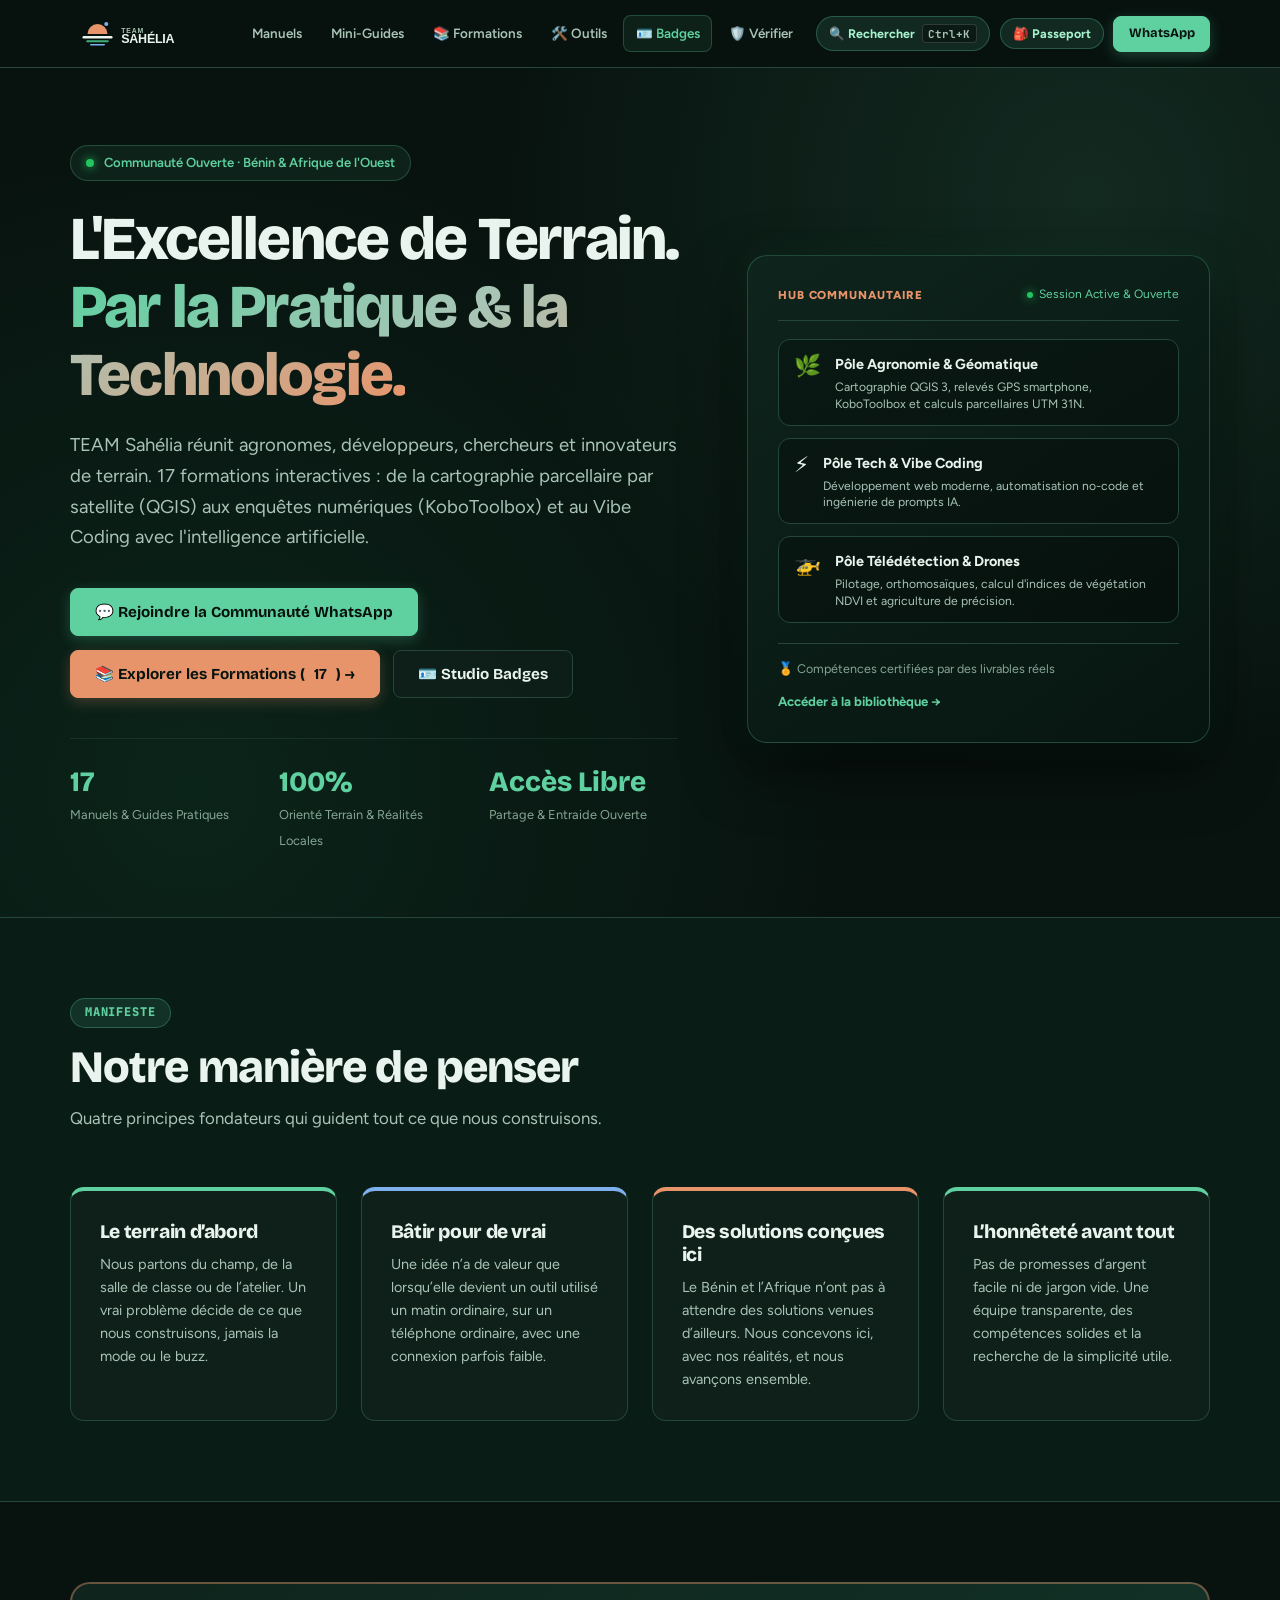
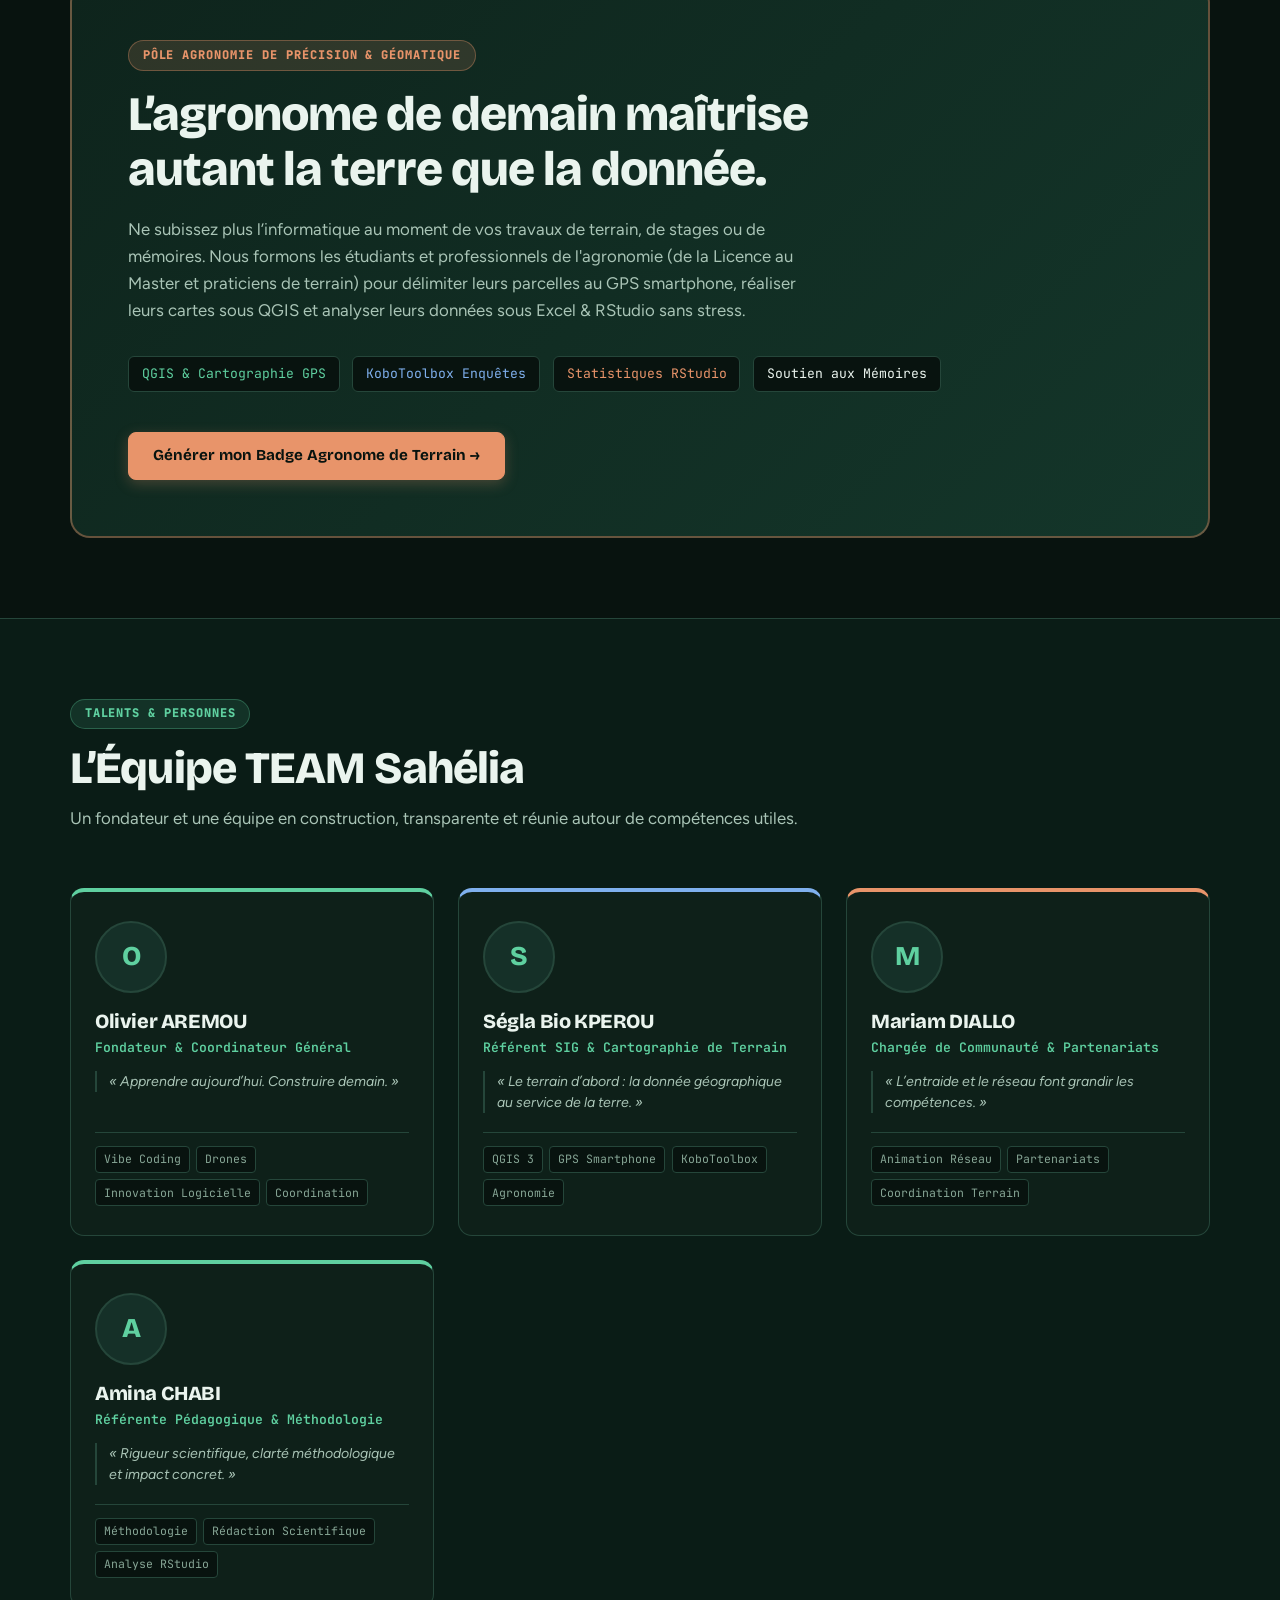
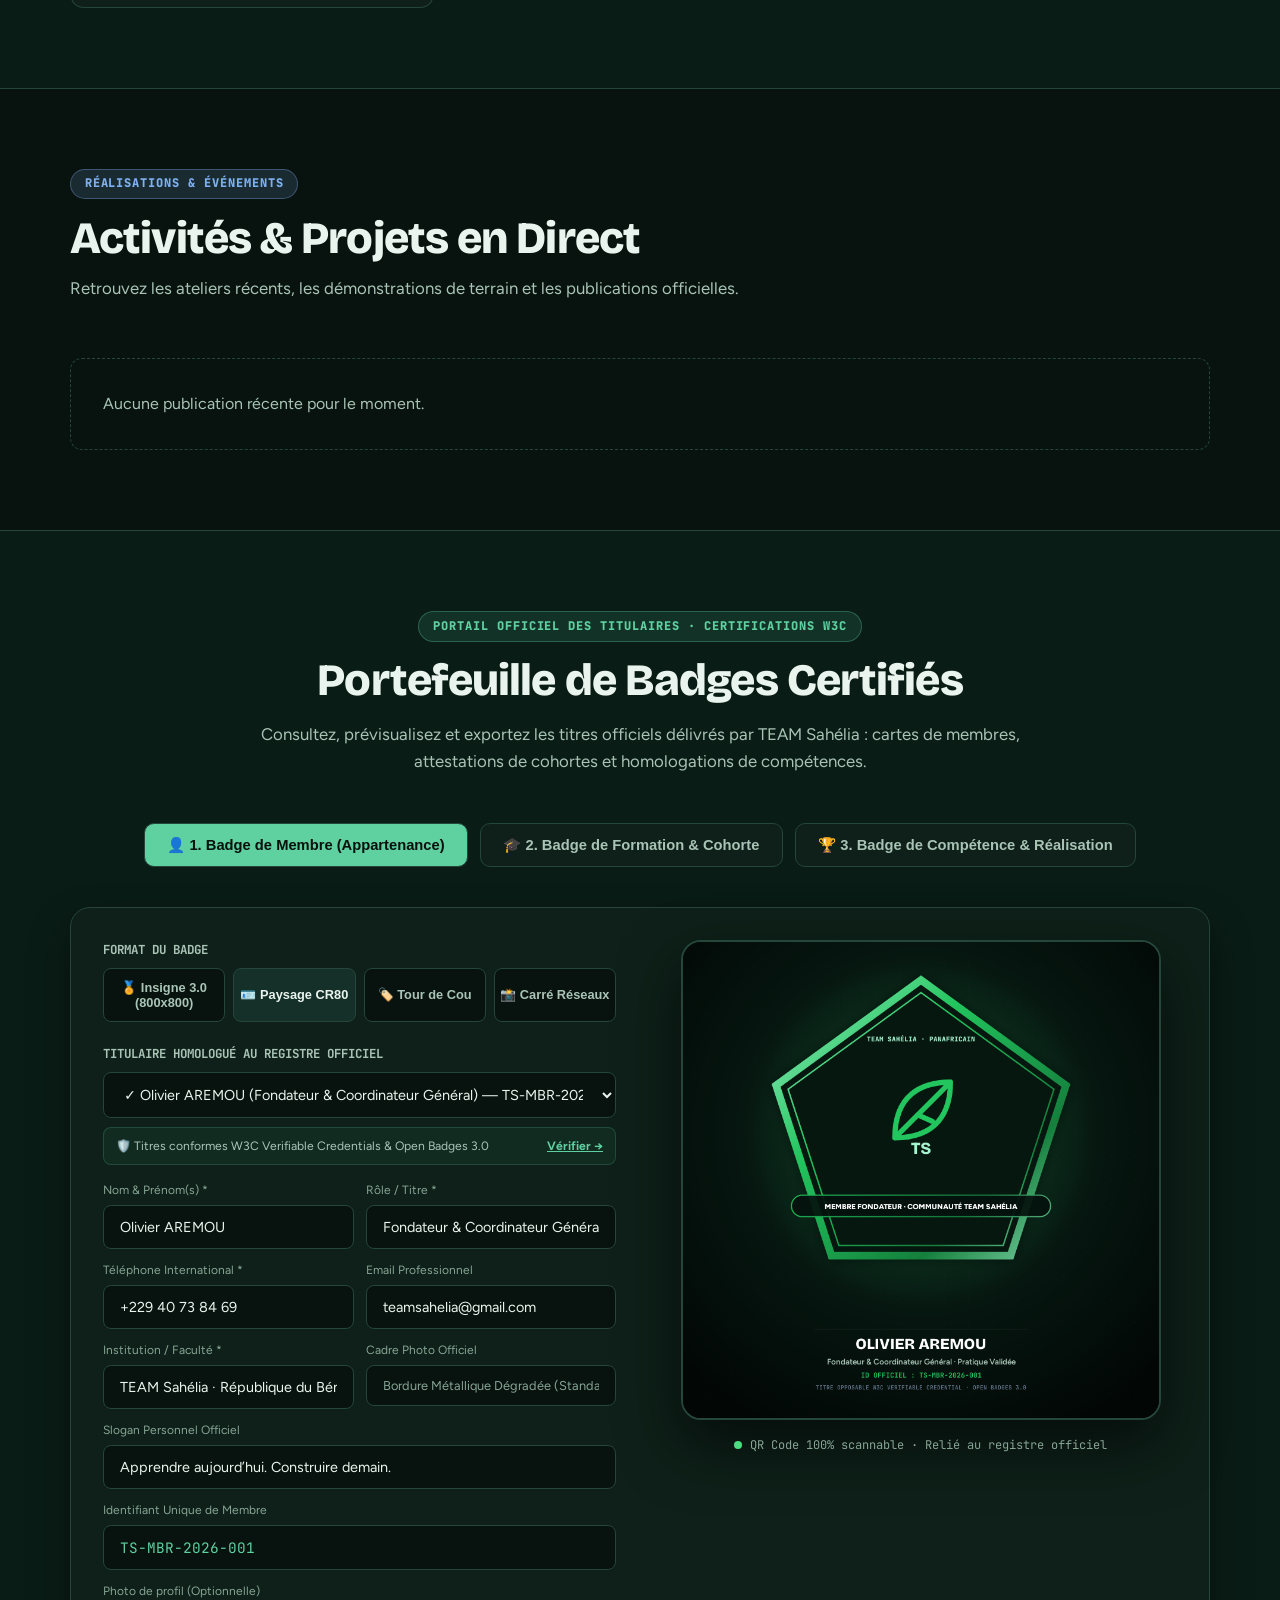
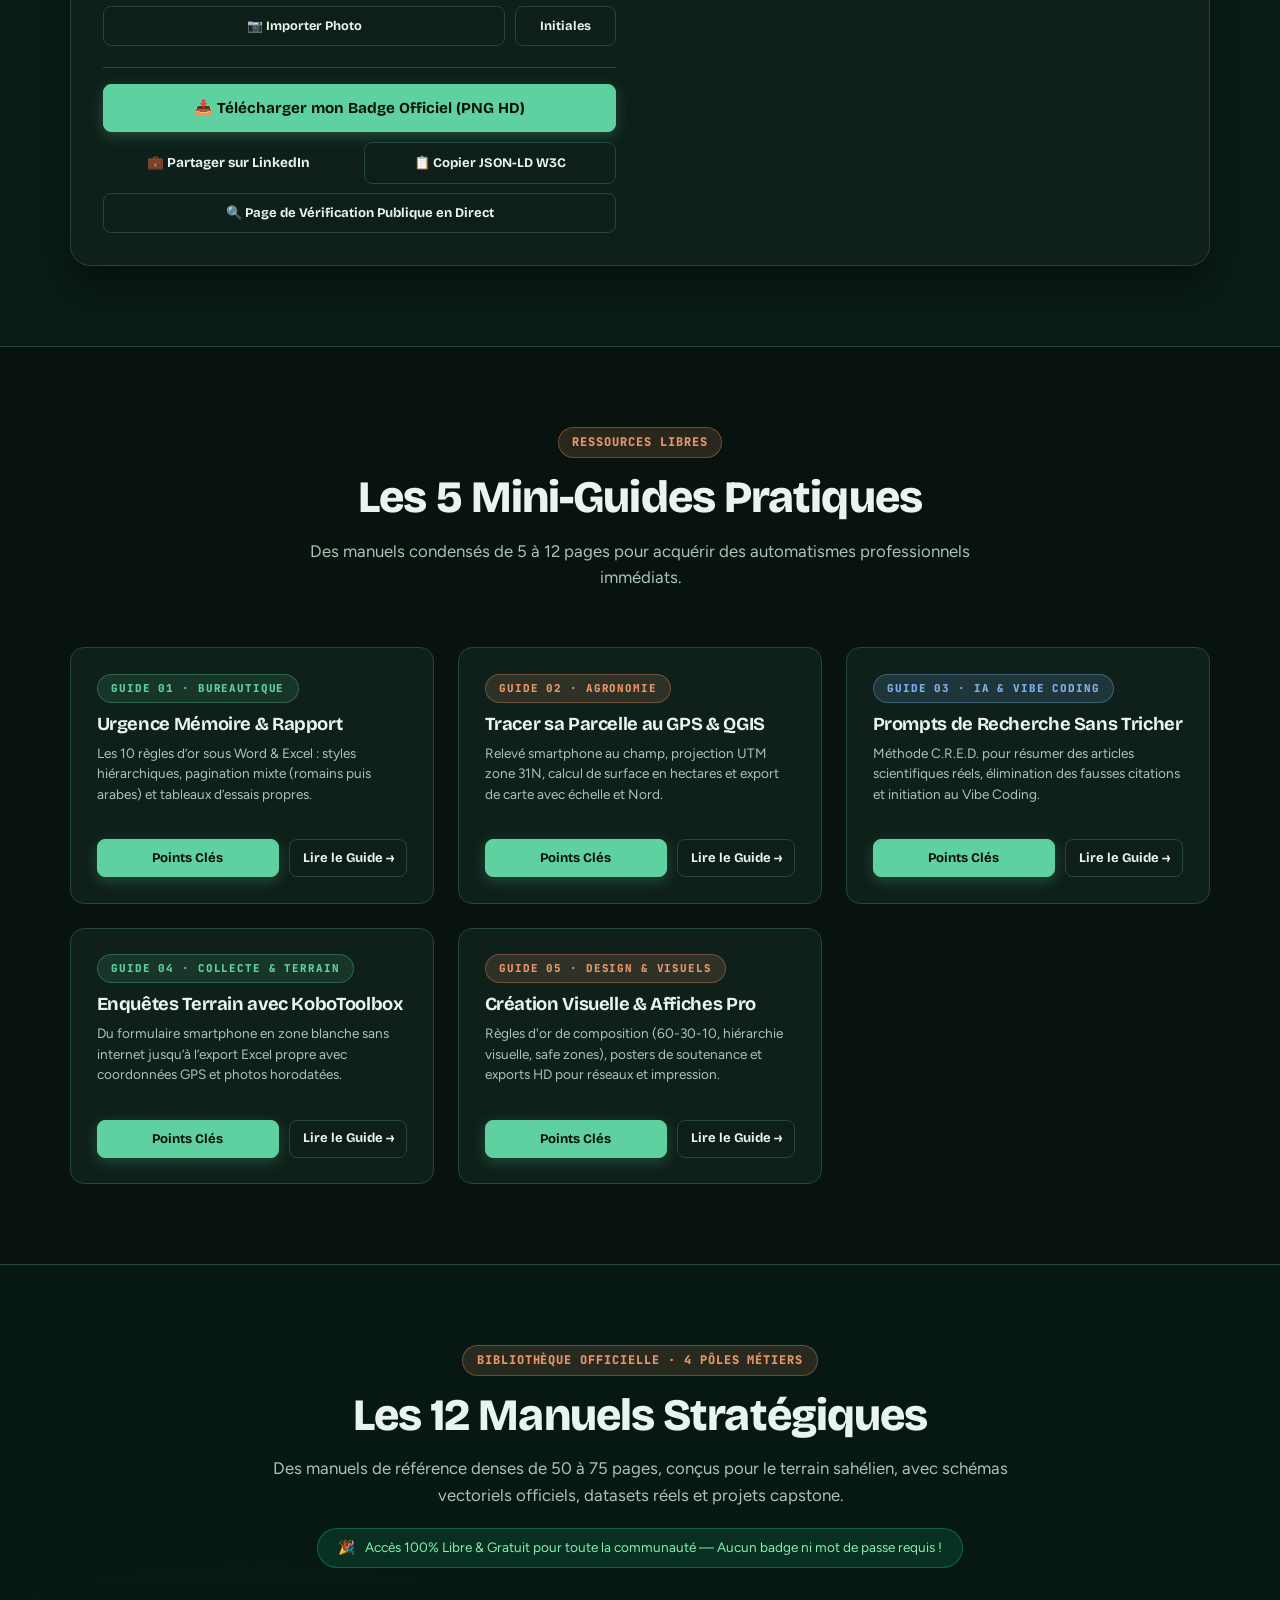
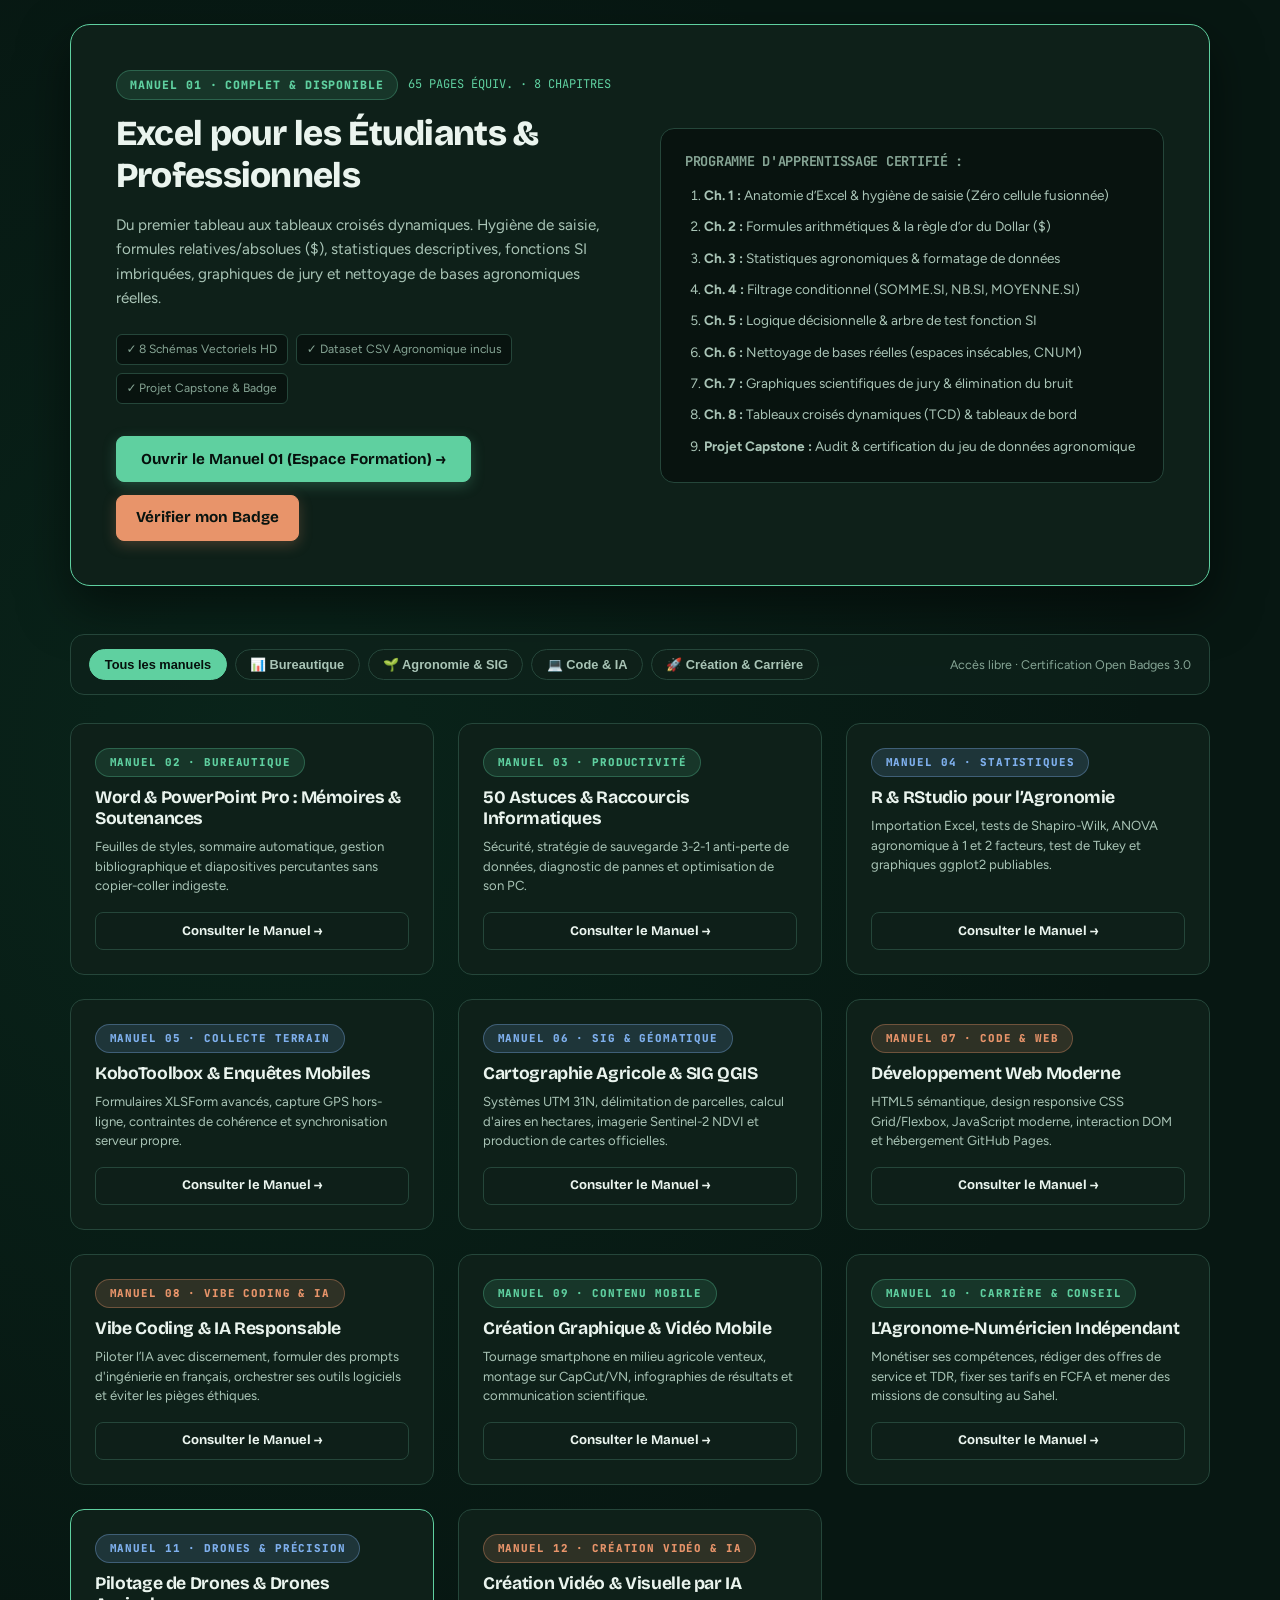
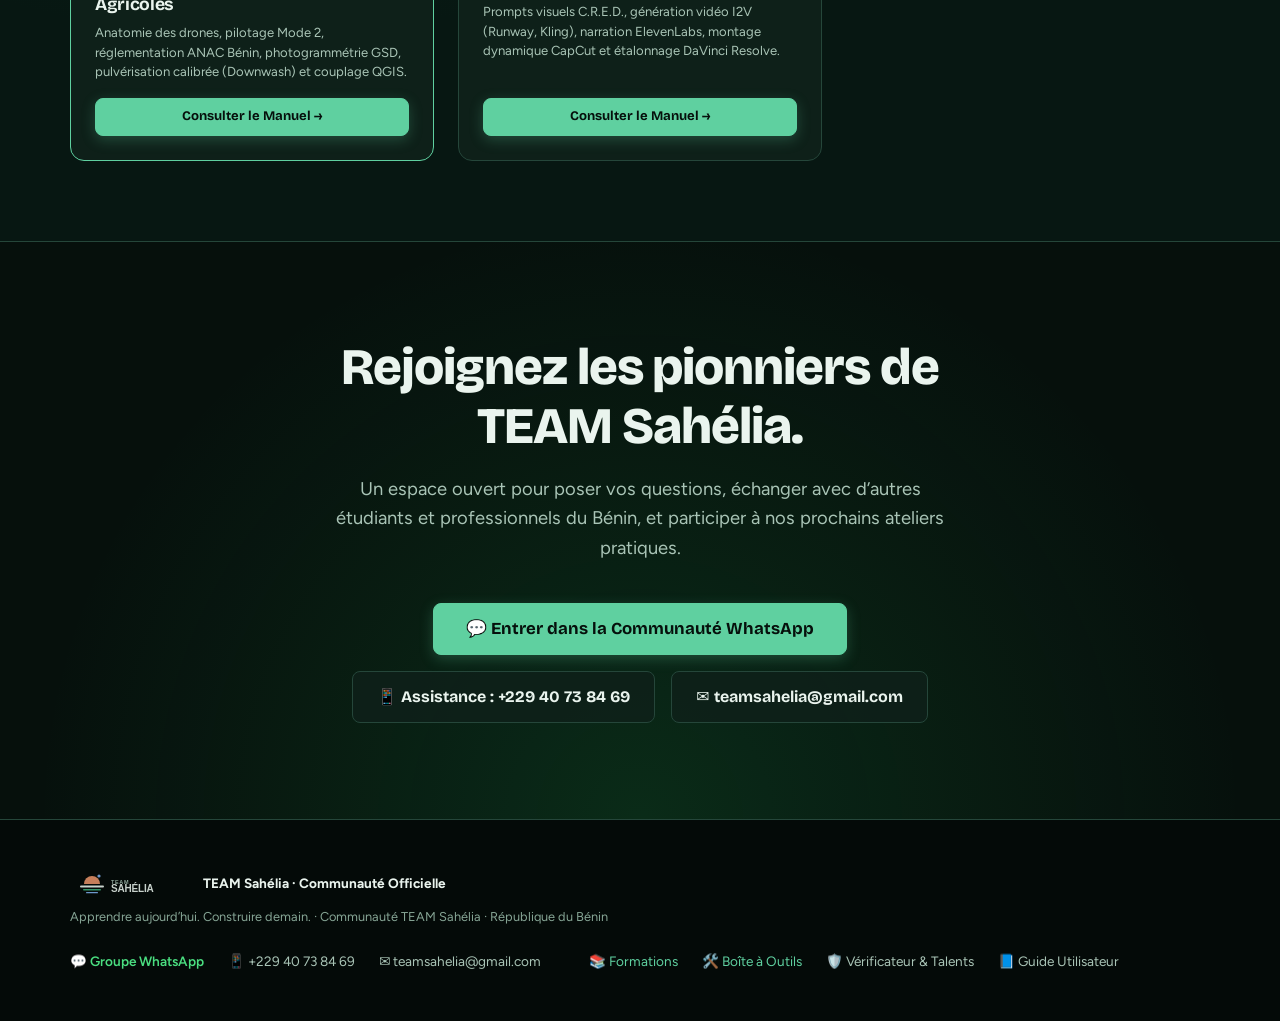
==== commit 46e4beb4: "feat(platform): finalize QCM bank, badge completion bridge, SVG fixes, Papier Solaire theme, and Clo" ====
--- a/index.html
+++ b/index.html
@@ -8,7 +8,11 @@
   <link rel="icon" type="image/svg+xml" href="assets/logo-sahelia.svg">
   <link rel="manifest" href="manifest.json">
   <meta name="theme-color" content="#08130f">
-  <link rel="stylesheet" href="css/style.css">
+  <link rel="preconnect" href="https://fonts.googleapis.com">
+  <link rel="preconnect" href="https://fonts.gstatic.com" crossorigin>
+  <link rel="stylesheet" href="https://fonts.googleapis.com/css2?family=Bricolage+Grotesque:opsz,wght@12..96,600;12..96,700;12..96,800&family=Figtree:ital,wght@0,400;0,500;0,600;0,700;1,400;1,600&family=JetBrains+Mono:wght@500;700&display=swap">
+  <link rel="stylesheet" href="css/style.css?v=2026.8">
+  <link rel="stylesheet" href="css/sahelia-ui.css?v=2026.8">
 </head>
 <body>
 
@@ -22,23 +26,16 @@
       </a>
 
       <nav class="site-nav" aria-label="Navigation principale">
-        <a href="#mission">Manifeste</a>
-        <a href="#agronomie">Pôle Agronomie &amp; SIG</a>
-        <a href="#equipe">L’Équipe</a>
-        <a href="#activites">Activités</a>
-        <a href="#badges" class="nav-pill-special">🪪 Studio Badges</a>
+        <a href="#manuels">Manuels</a>
         <a href="#guides">Mini-Guides</a>
-        <a href="#manuels">Manuels Stratégiques</a>
-        <a href="formation.html">📚 Espace Formation</a>
-        <a href="outils.html">🛠️ Boîte à Outils</a>
-        <a href="verifier.html">🛡️ Vérificateur</a>
+        <a href="formation.html">📚 Formations</a>
+        <a href="outils.html">🛠️ Outils</a>
+        <a href="#badges" class="nav-pill-special">🪪 Badges</a>
+        <a href="verifier.html">🛡️ Vérifier</a>
       </nav>
 
       <div class="site-entete-actions">
-        <a href="#badges" class="v-btn v-btn--or" style="min-height: 38px; padding: 0 1rem; font-size: 0.82rem;">
-          Mon Badge
-        </a>
-        <a href="#" target="_blank" rel="noopener noreferrer" class="v-btn v-btn--vert btn-lien-whatsapp" style="min-height: 38px; padding: 0 1rem; font-size: 0.82rem;">
+        <a href="#" target="_blank" rel="noopener noreferrer" class="v-btn v-btn--vert btn-lien-whatsapp" style="min-height: 36px; padding: 0 0.9rem; font-size: 0.8rem;">
           WhatsApp
         </a>
       </div>
@@ -380,7 +377,7 @@
               <div>
                 <label style="display: block; font-size: 0.75rem; color: var(--texte-3); margin-bottom: 0.3rem;">Photo de profil (Optionnelle)</label>
                 <input type="file" id="membre-photo-file" accept="image/*" style="display: none;">
-                <div style="display: flex; gap: 0.6rem;">
+                <div style="display: flex; flex-wrap: wrap; gap: 0.6rem;">
                   <button type="button" id="btn-upload-photo-membre" class="v-btn v-btn--fantome" style="flex: 1; min-height: 40px; font-size: 0.8rem;">
                     📷 Importer Photo
                   </button>
@@ -547,7 +544,7 @@
               Les 10 règles d’or sous Word & Excel : styles hiérarchiques, pagination mixte (romains puis arabes) et tableaux d’essais propres.
             </p>
           </div>
-          <div style="display: flex; gap: 0.6rem; margin-top: 1rem;">
+          <div style="display: flex; flex-wrap: wrap; gap: 0.6rem; margin-top: 1rem;">
             <button type="button" onclick="window.ouvrirApercuGuide('guide-01')" class="v-btn v-btn--vert" style="flex: 1; min-height: 38px; padding: 0 0.8rem; font-size: 0.82rem;">
               Points Clés
             </button>
@@ -566,7 +563,7 @@
               Relevé smartphone au champ, projection UTM zone 31N, calcul de surface en hectares et export de carte avec échelle et Nord.
             </p>
           </div>
-          <div style="display: flex; gap: 0.6rem; margin-top: 1rem;">
+          <div style="display: flex; flex-wrap: wrap; gap: 0.6rem; margin-top: 1rem;">
             <button type="button" onclick="window.ouvrirApercuGuide('guide-02')" class="v-btn v-btn--vert" style="flex: 1; min-height: 38px; padding: 0 0.8rem; font-size: 0.82rem;">
               Points Clés
             </button>
@@ -585,7 +582,7 @@
               Méthode C.R.E.D. pour résumer des articles scientifiques réels, élimination des fausses citations et initiation au Vibe Coding.
             </p>
           </div>
-          <div style="display: flex; gap: 0.6rem; margin-top: 1rem;">
+          <div style="display: flex; flex-wrap: wrap; gap: 0.6rem; margin-top: 1rem;">
             <button type="button" onclick="window.ouvrirApercuGuide('guide-03')" class="v-btn v-btn--vert" style="flex: 1; min-height: 38px; padding: 0 0.8rem; font-size: 0.82rem;">
               Points Clés
             </button>
@@ -604,7 +601,7 @@
               Du formulaire smartphone en zone blanche sans internet jusqu’à l’export Excel propre avec coordonnées GPS et photos horodatées.
             </p>
           </div>
-          <div style="display: flex; gap: 0.6rem; margin-top: 1rem;">
+          <div style="display: flex; flex-wrap: wrap; gap: 0.6rem; margin-top: 1rem;">
             <button type="button" onclick="window.ouvrirApercuGuide('guide-04')" class="v-btn v-btn--vert" style="flex: 1; min-height: 38px; padding: 0 0.8rem; font-size: 0.82rem;">
               Points Clés
             </button>
@@ -623,7 +620,7 @@
               Règles d'or de composition (60-30-10, hiérarchie visuelle, safe zones), posters de soutenance et exports HD pour réseaux et impression.
             </p>
           </div>
-          <div style="display: flex; gap: 0.6rem; margin-top: 1rem;">
+          <div style="display: flex; flex-wrap: wrap; gap: 0.6rem; margin-top: 1rem;">
             <button type="button" onclick="window.ouvrirApercuGuide('guide-05')" class="v-btn v-btn--vert" style="flex: 1; min-height: 38px; padding: 0 0.8rem; font-size: 0.82rem;">
               Points Clés
             </button>
@@ -903,11 +900,12 @@
   <!-- Scripts -->
   <script src="js/qrcode.min.js"></script>
   <script src="js/jszip.min.js"></script>
-  <script src="js/badge-data.js"></script>
-  <script src="js/formation-catalogue.js"></script>
-  <script src="js/formation-contenu.js"></script>
-  <script src="js/controle-acces.js"></script>
-  <script src="js/badge-engine.js"></script>
-  <script src="js/app.js"></script>
+  <script src="js/badge-data.js?v=2026.8"></script>
+  <script src="js/formation-catalogue.js?v=2026.8"></script>
+  <script src="js/formation-contenu-socle.js?v=2026.8"></script>
+  <script src="js/controle-acces.js?v=2026.8"></script>
+  <script src="js/badge-engine.js?v=2026.8"></script>
+  <script src="js/sahelia-cloud-adapter.js?v=2026.8"></script>
+  <script src="js/app.js?v=2026.8"></script>
 </body>
 </html>
--- a/css/style.css
+++ b/css/style.css
@@ -2,7 +2,7 @@
    TEAM SAHÉLIA - STYLE OFFICIEL & DESIGN SYSTEM
    ========================================================================= */
 
-@import url('https://fonts.googleapis.com/css2?family=Bricolage+Grotesque:opsz,wght@12..96,600;12..96,700;12..96,800&family=Figtree:ital,wght@0,400;0,500;0,600;0,700;1,400;1,600&family=JetBrains+Mono:wght@500;700&display=swap');
+/* Polices Google chargées en non-bloquant via <link> dans les pages HTML */
 
 :root {
   --fond: #08130f;
@@ -48,6 +48,13 @@
 body {
   overflow-x: hidden;
   -webkit-font-smoothing: antialiased;
+  overflow-wrap: anywhere;
+  word-break: break-word;
+}
+
+img, svg, canvas, video {
+  max-width: 100%;
+  height: auto;
 }
 
 /* Typographie */
--- a/css/sahelia-ui.css
+++ b/css/sahelia-ui.css
@@ -0,0 +1,240 @@
+/* =========================================================================
+   TEAM SAHÉLIA — WAVE 2 UI : VITRINE ÉDITORIALE, RECHERCHE CTRL+K & PASSEPORT
+   ========================================================================= */
+
+/* Navigation supérieure raffinée sur 1 ligne desktop & tactile sur mobile */
+.site-entete {
+  backdrop-filter: blur(14px);
+  -webkit-backdrop-filter: blur(14px);
+}
+
+.site-entete-rang {
+  flex-wrap: nowrap;
+}
+
+.site-nav {
+  justify-content: flex-start !important;
+  gap: 0.25rem !important;
+  scrollbar-width: none;
+  min-width: 0;
+}
+
+@media (max-width: 960px) {
+  .site-entete-rang {
+    flex-wrap: wrap;
+  }
+}
+.site-nav::-webkit-scrollbar {
+  display: none;
+}
+
+.site-nav a {
+  padding: 0.42rem 0.72rem;
+  border-radius: 8px;
+  font-size: 0.84rem;
+  font-weight: 600;
+  white-space: nowrap;
+  transition: background 0.18s ease, color 0.18s ease, transform 0.15s ease;
+}
+
+.site-nav a:hover {
+  background: rgba(95, 208, 160, 0.1);
+}
+
+/* Boutons d'action rapides injectés dans le header */
+.nav-action-pill {
+  display: inline-flex;
+  align-items: center;
+  gap: 0.4rem;
+  padding: 0.42rem 0.75rem;
+  border-radius: 999px;
+  font-size: 0.78rem;
+  font-weight: 700;
+  font-family: var(--police-texte, sans-serif);
+  background: rgba(95, 208, 160, 0.12);
+  border: 1px solid rgba(95, 208, 160, 0.3);
+  color: #a7f3d0;
+  cursor: pointer;
+  white-space: nowrap;
+  flex-shrink: 0;
+  transition: all 0.18s ease;
+}
+
+.nav-action-pill:hover {
+  background: rgba(95, 208, 160, 0.22);
+  border-color: var(--marque);
+  transform: translateY(-1px);
+}
+
+.nav-action-pill kbd {
+  font-family: var(--police-mono, monospace);
+  font-size: 0.68rem;
+  padding: 0.1rem 0.35rem;
+  border-radius: 4px;
+  background: rgba(0, 0, 0, 0.35);
+  border: 1px solid rgba(255, 255, 255, 0.15);
+  color: var(--texte-2);
+}
+
+/* Micro-élévation et finition éditoriale des cartes manuels */
+#manuels article {
+  transition: transform 0.22s ease, border-color 0.22s ease, box-shadow 0.22s ease;
+}
+
+#manuels article:hover {
+  transform: translateY(-3px);
+  border-color: rgba(95, 208, 160, 0.45) !important;
+  box-shadow: 0 14px 34px rgba(0, 0, 0, 0.35);
+}
+
+/* Barre de filtres par pôle métier au-dessus des manuels */
+.catalogue-filtres-barre {
+  display: flex;
+  flex-wrap: wrap;
+  align-items: center;
+  justify-content: space-between;
+  gap: 0.85rem;
+  margin-bottom: 1.75rem;
+  padding: 0.85rem 1.15rem;
+  background: rgba(14, 34, 27, 0.72);
+  border: 1px solid var(--bordure);
+  border-radius: 14px;
+}
+
+.catalogue-chips-groupe {
+  display: flex;
+  flex-wrap: wrap;
+  gap: 0.5rem;
+}
+
+.chip-filtre-pole {
+  padding: 0.45rem 0.9rem;
+  border-radius: 999px;
+  font-size: 0.8rem;
+  font-weight: 700;
+  cursor: pointer;
+  border: 1px solid var(--bordure);
+  background: var(--surface);
+  color: var(--texte-2);
+  transition: all 0.18s ease;
+}
+
+.chip-filtre-pole:hover {
+  border-color: rgba(95, 208, 160, 0.45);
+  color: var(--texte);
+}
+
+.chip-filtre-pole.actif {
+  background: var(--marque);
+  color: #06100c;
+  border-color: var(--marque);
+}
+
+.badge-progression-carte {
+  display: inline-flex;
+  align-items: center;
+  gap: 0.35rem;
+  margin-bottom: 0.65rem;
+  font-family: var(--police-mono, monospace);
+  font-size: 0.72rem;
+  font-weight: 700;
+  color: #4ade80;
+  background: rgba(34, 197, 94, 0.12);
+  border: 1px solid rgba(34, 197, 94, 0.3);
+  padding: 0.22rem 0.55rem;
+  border-radius: 6px;
+}
+
+/* Modale Recherche Globale (Ctrl+K) & Passeport Apprenant */
+.sa-overlay-palette {
+  position: fixed;
+  inset: 0;
+  background: rgba(3, 10, 8, 0.82);
+  backdrop-filter: blur(8px);
+  z-index: 9998;
+  display: none;
+  align-items: flex-start;
+  justify-content: center;
+  padding: 6vh 1rem 2rem;
+}
+
+.sa-overlay-palette.ouvert {
+  display: flex;
+}
+
+.sa-palette-card {
+  width: 100%;
+  max-width: 680px;
+  max-height: 82vh;
+  display: flex;
+  flex-direction: column;
+  background: #0b1d17;
+  border: 1px solid rgba(95, 208, 160, 0.38);
+  border-radius: 18px;
+  box-shadow: 0 30px 90px rgba(0, 0, 0, 0.75);
+  overflow: hidden;
+}
+
+.sa-palette-header {
+  display: flex;
+  align-items: center;
+  gap: 0.75rem;
+  padding: 0.9rem 1.2rem;
+  border-bottom: 1px solid var(--bordure);
+  background: #071410;
+}
+
+.sa-palette-input {
+  flex: 1;
+  background: transparent;
+  border: none;
+  outline: none;
+  color: #ffffff;
+  font-size: 1rem;
+  font-family: var(--police-texte, sans-serif);
+}
+
+.sa-palette-results {
+  overflow-y: auto;
+  padding: 0.75rem;
+  display: flex;
+  flex-direction: column;
+  gap: 0.4rem;
+}
+
+.sa-palette-item {
+  display: flex;
+  align-items: center;
+  justify-content: space-between;
+  gap: 1rem;
+  padding: 0.75rem 0.95rem;
+  border-radius: 10px;
+  text-decoration: none;
+  color: var(--texte);
+  border: 1px solid transparent;
+  background: rgba(255, 255, 255, 0.02);
+  transition: background 0.15s, border-color 0.15s;
+}
+
+.sa-palette-item:hover {
+  background: rgba(95, 208, 160, 0.1);
+  border-color: rgba(95, 208, 160, 0.35);
+}
+
+.sa-palette-item-titre {
+  font-weight: 700;
+  font-size: 0.9rem;
+  color: #ffffff;
+}
+
+.sa-palette-item-meta {
+  font-size: 0.76rem;
+  color: var(--texte-3);
+  margin-top: 0.15rem;
+}
+
+@media (max-width: 720px) {
+  .nav-action-pill kbd {
+    display: none;
+  }
+}
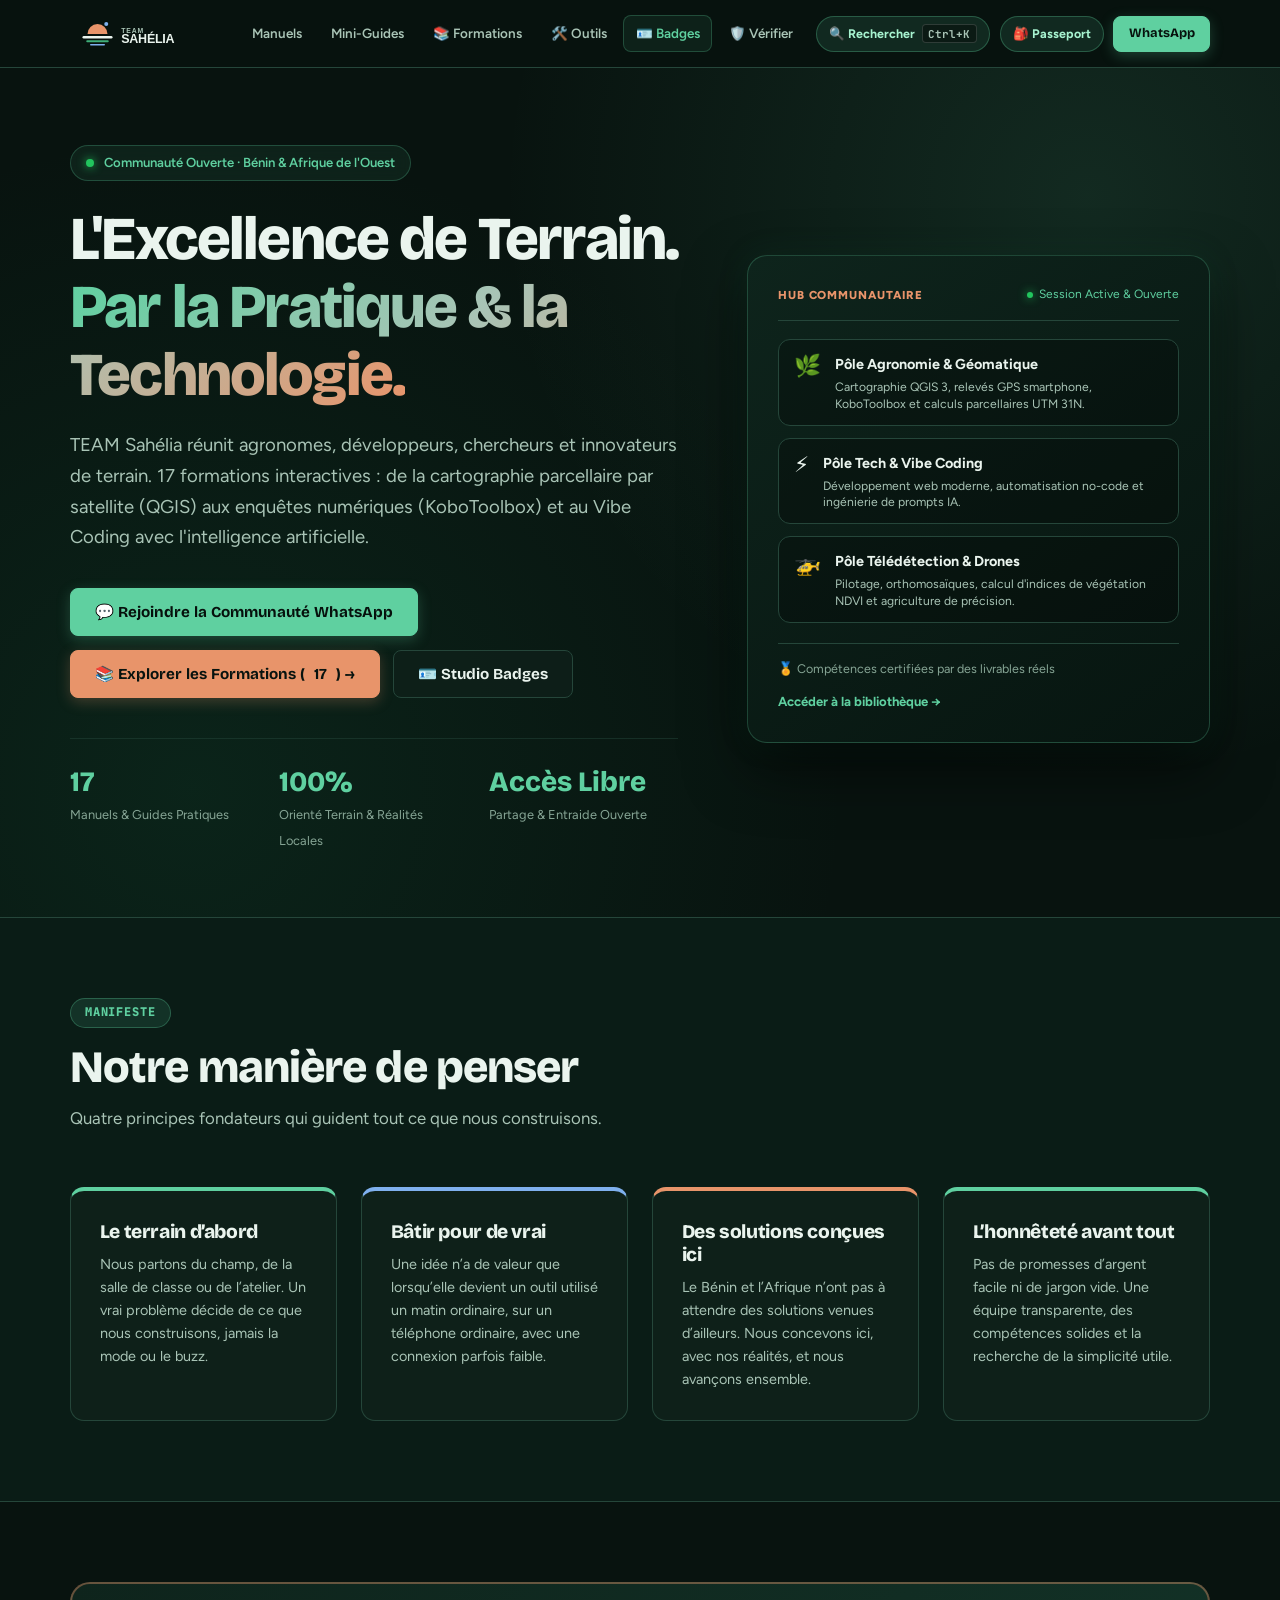
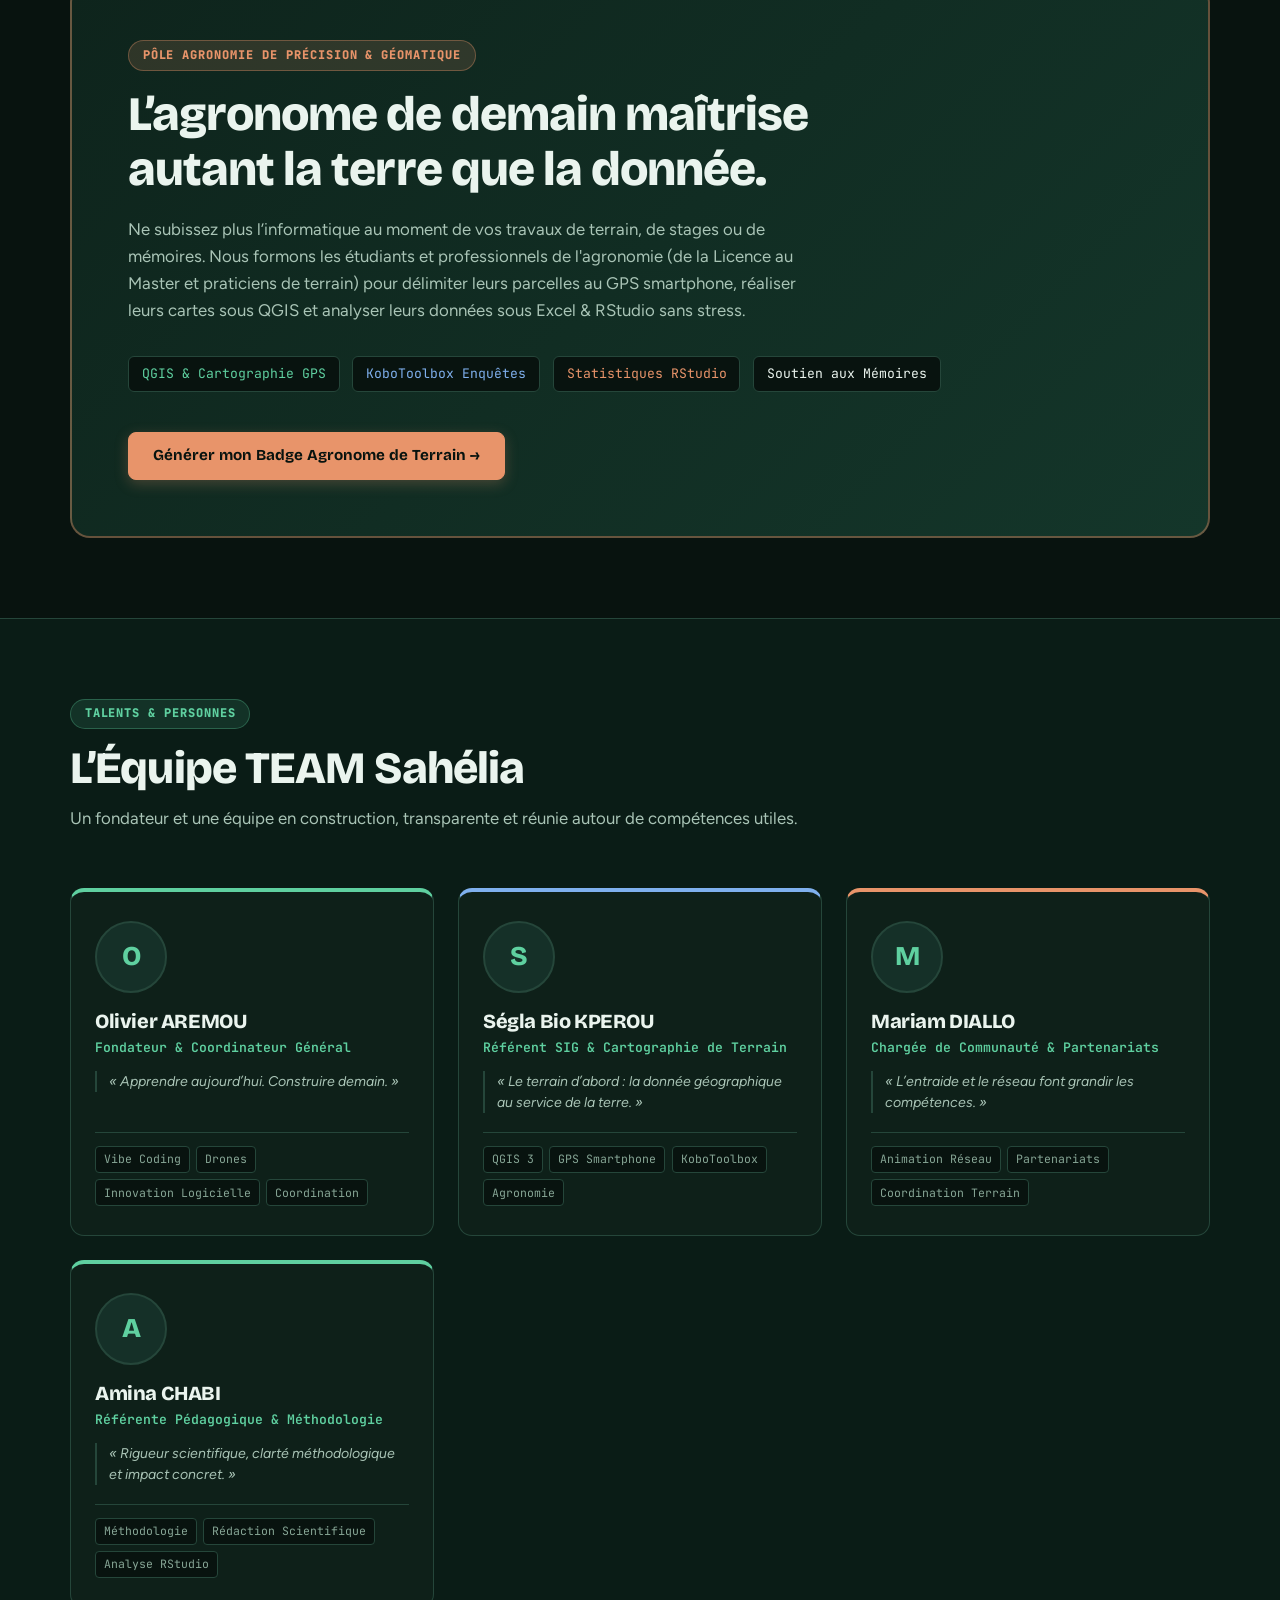
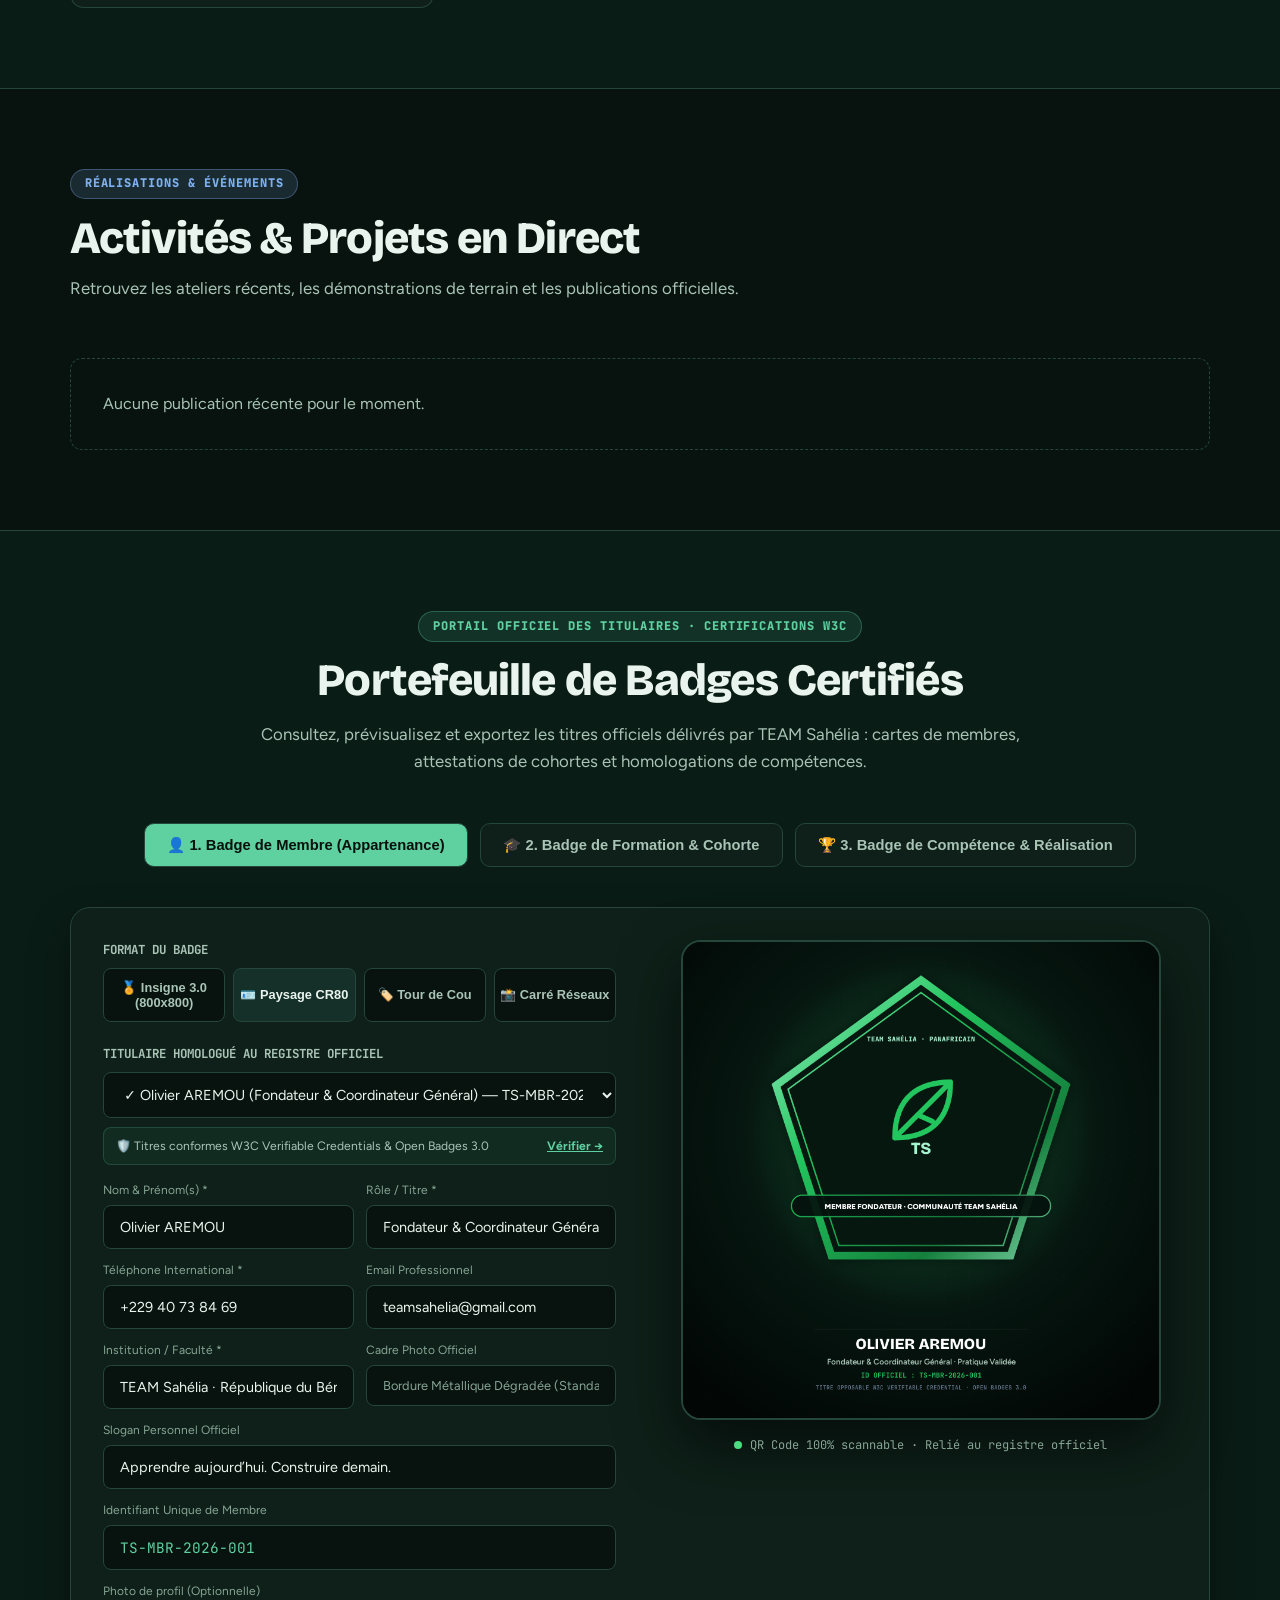
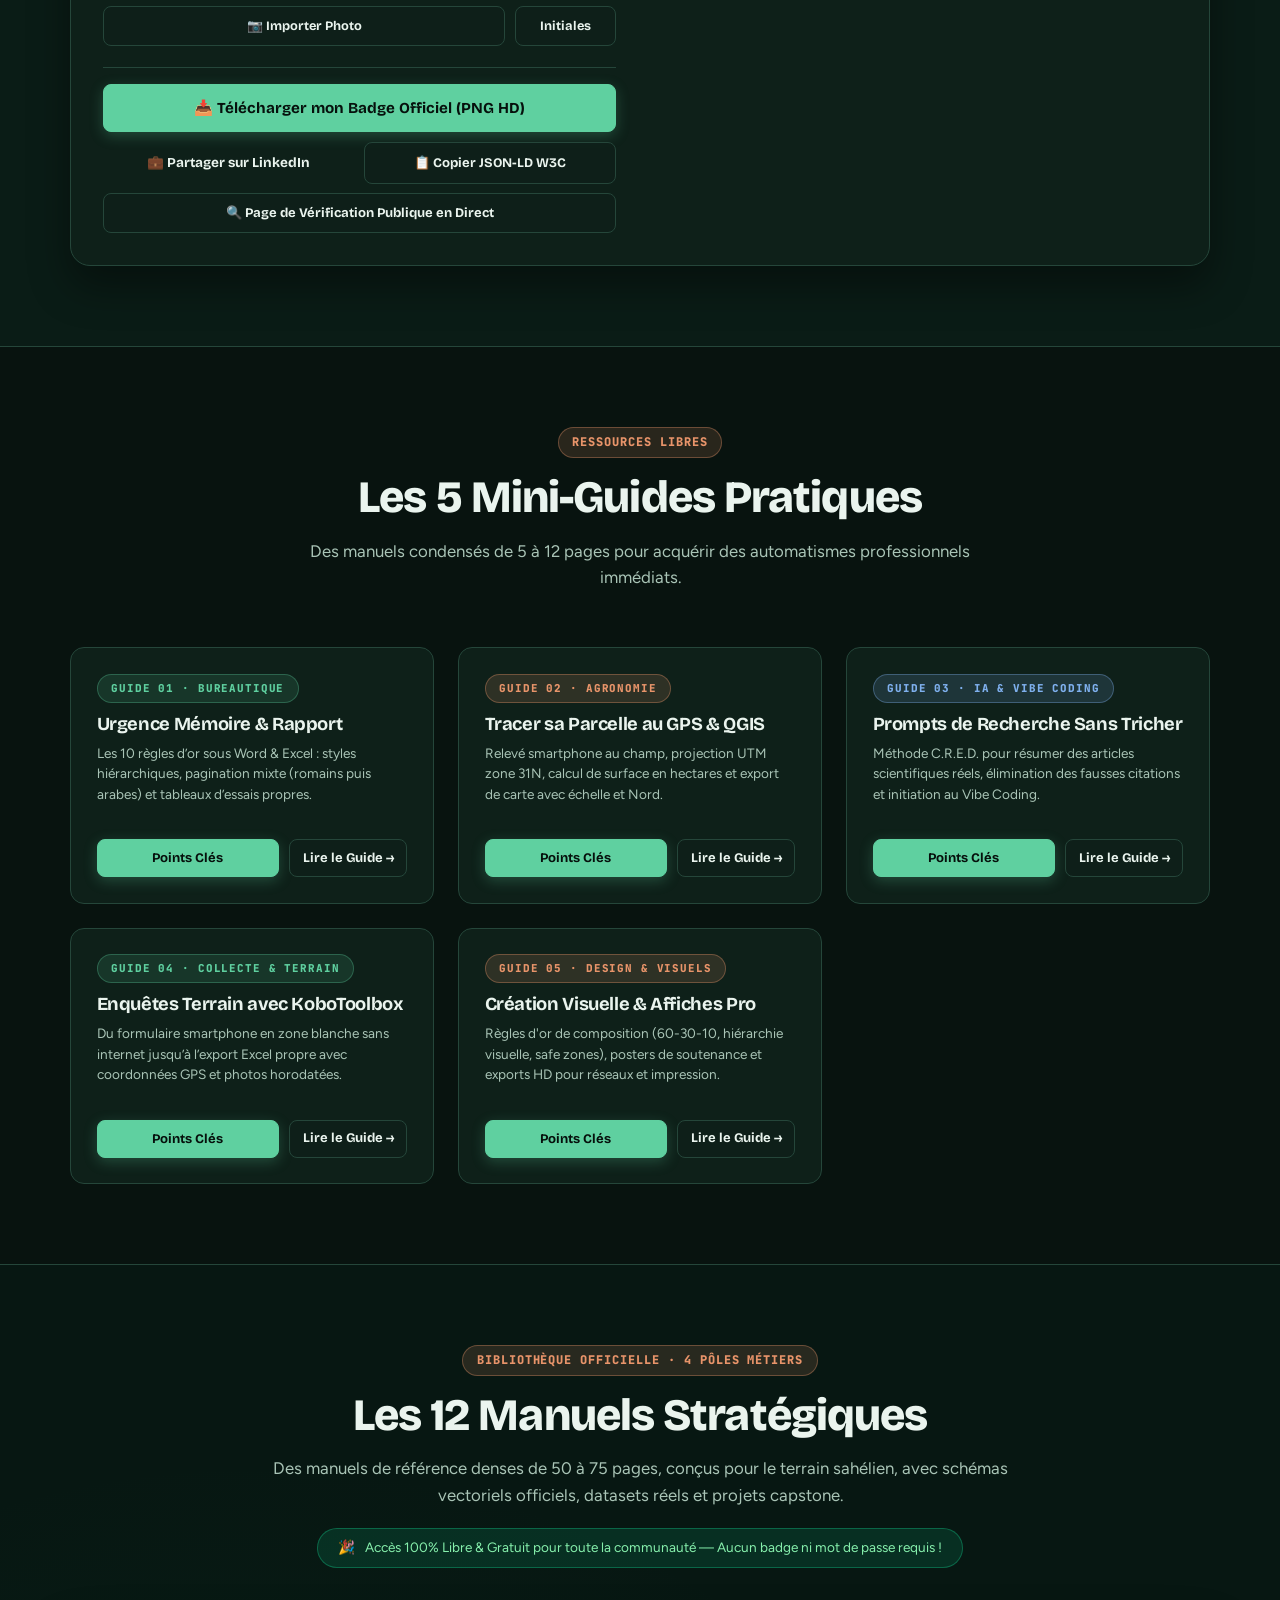
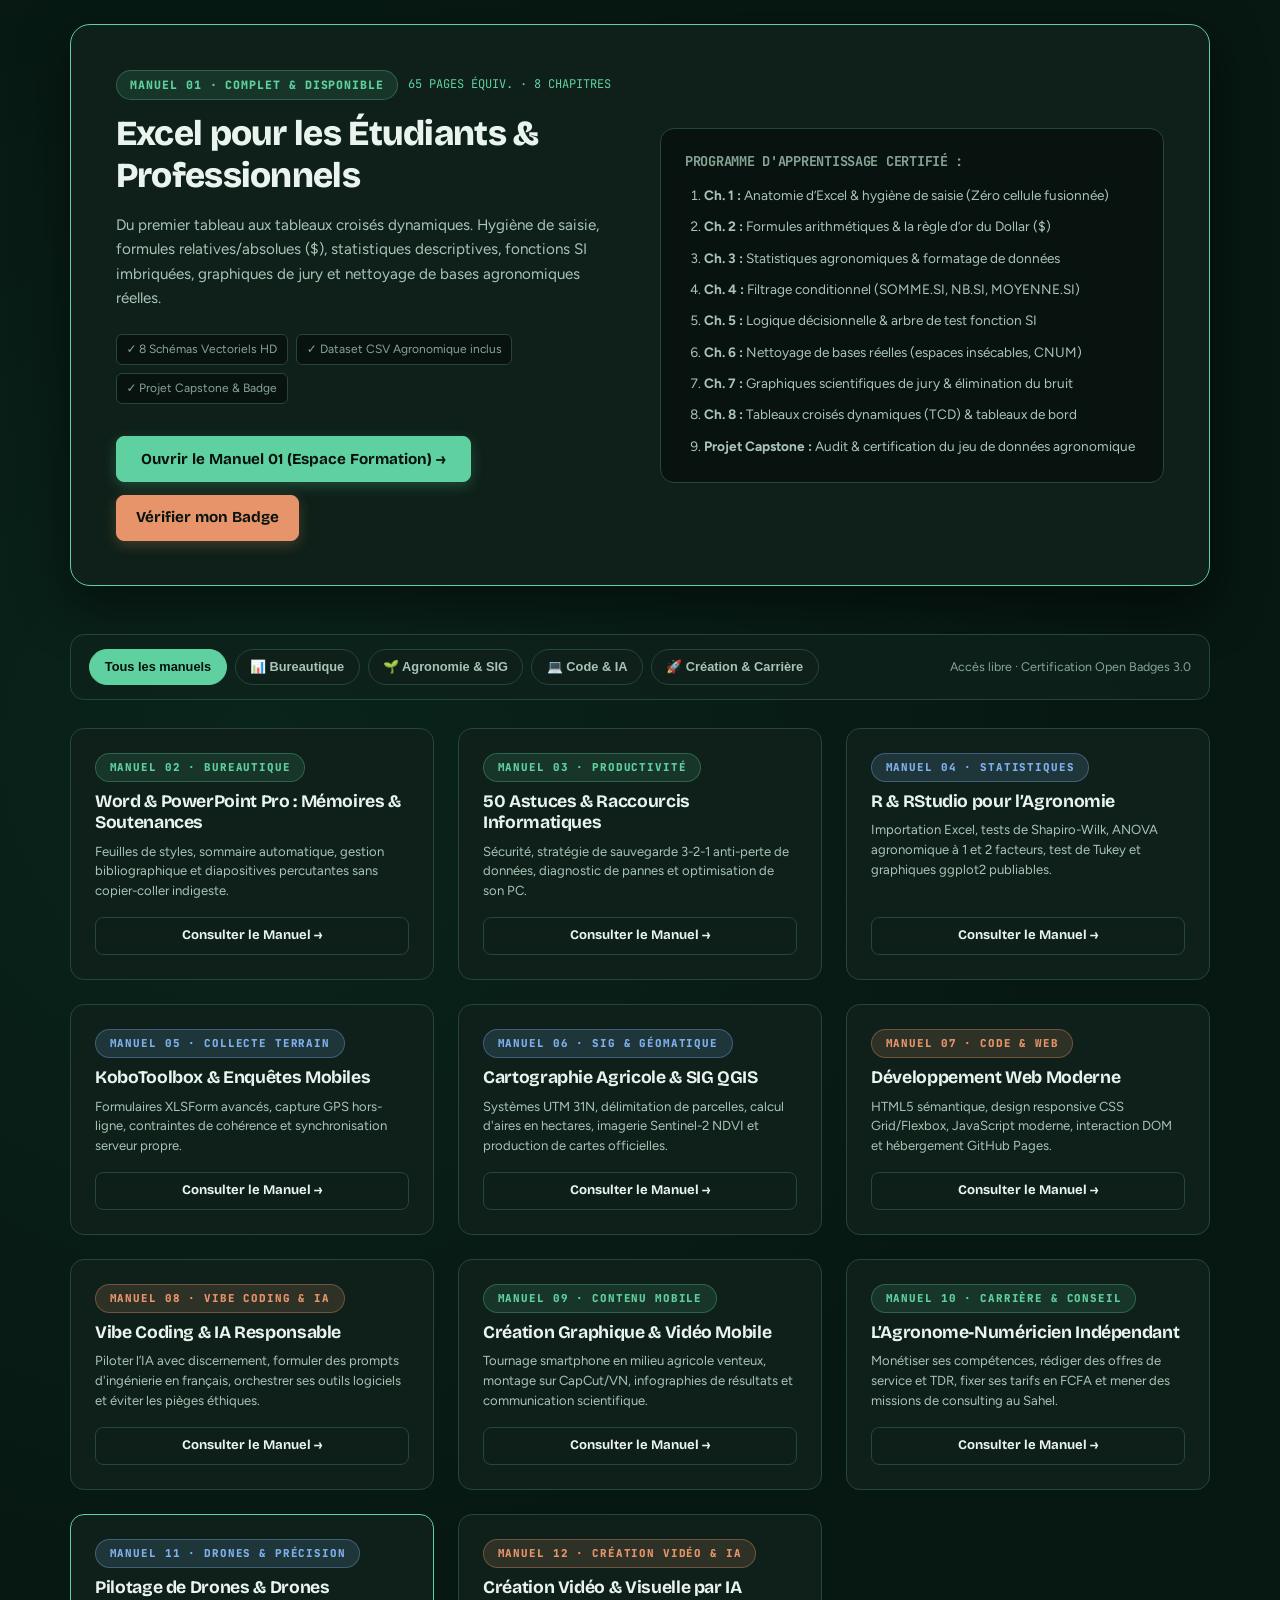
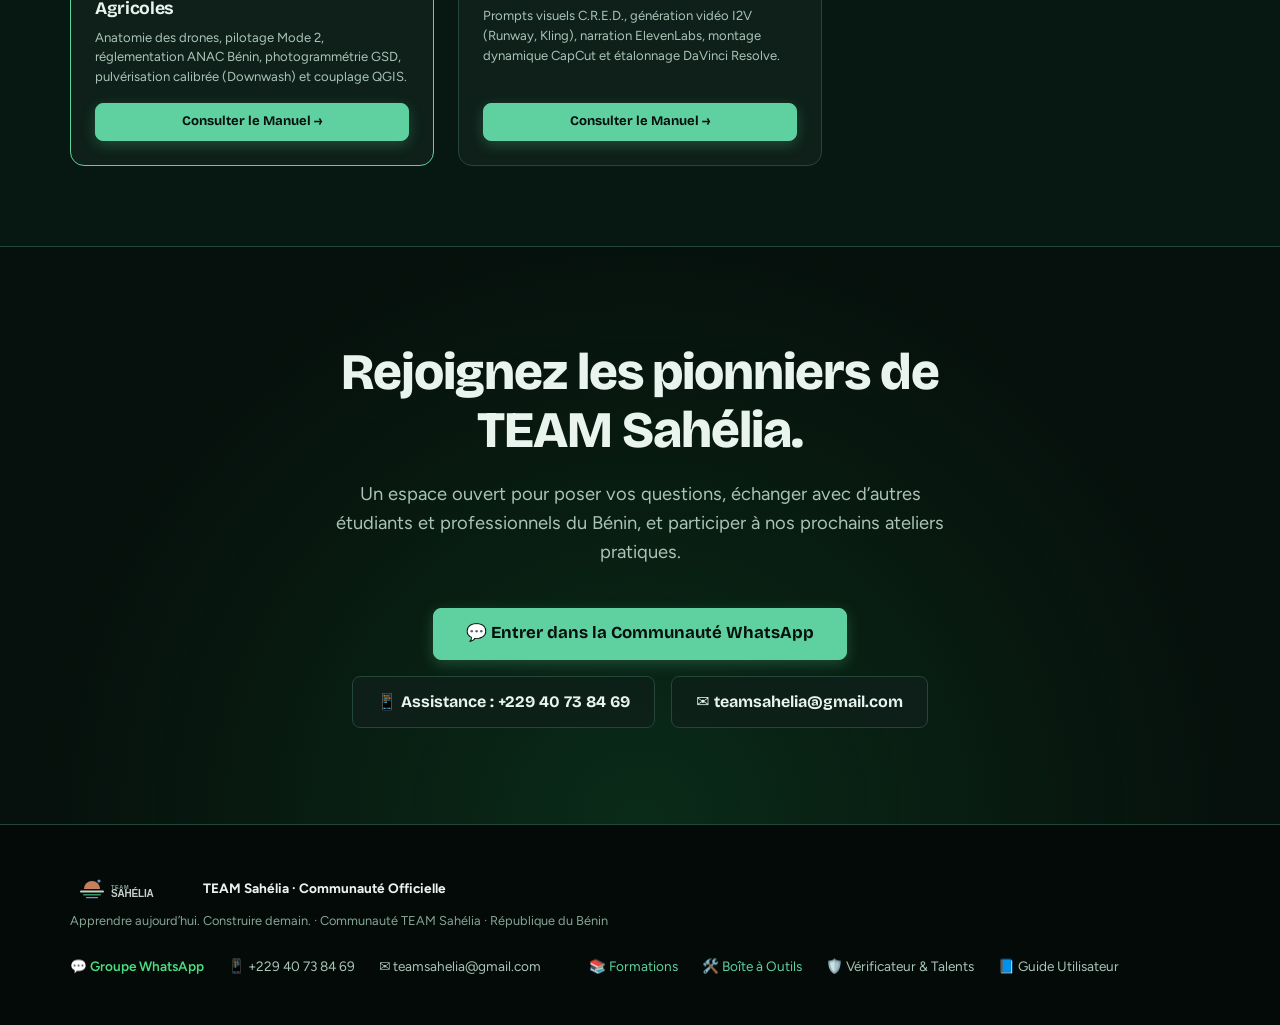
==== commit 36ff2171: "fix(responsive): audit et correction multi-ecrans (320px/375px/768px/1024px/1440px)" ====
--- a/index.html
+++ b/index.html
@@ -11,8 +11,8 @@
   <link rel="preconnect" href="https://fonts.googleapis.com">
   <link rel="preconnect" href="https://fonts.gstatic.com" crossorigin>
   <link rel="stylesheet" href="https://fonts.googleapis.com/css2?family=Bricolage+Grotesque:opsz,wght@12..96,600;12..96,700;12..96,800&family=Figtree:ital,wght@0,400;0,500;0,600;0,700;1,400;1,600&family=JetBrains+Mono:wght@500;700&display=swap">
-  <link rel="stylesheet" href="css/style.css?v=2026.8">
-  <link rel="stylesheet" href="css/sahelia-ui.css?v=2026.8">
+  <link rel="stylesheet" href="css/style.css?v=2026.9">
+  <link rel="stylesheet" href="css/sahelia-ui.css?v=2026.9">
 </head>
 <body>
 
@@ -302,7 +302,7 @@
               <label style="display: block; font-size: 0.78rem; font-family: var(--police-mono); font-weight: 700; color: var(--texte-2); text-transform: uppercase; margin-bottom: 0.5rem;">
                 Format du Badge
               </label>
-              <div style="display: grid; grid-template-columns: repeat(auto-fit, minmax(120px, 1fr)); gap: 0.5rem;">
+              <div style="display: grid; grid-template-columns: repeat(auto-fit, minmax(min(100%, 120px), 1fr)); gap: 0.5rem;">
                 <button type="button" class="btn-format-toggle" data-format="insigne" style="padding: 0.7rem 0.3rem; border-radius: 8px; border: 1px solid var(--bordure); background: var(--fond); color: var(--texte-2); font-weight: 700; font-size: 0.8rem; cursor: pointer; text-align: center;">
                   🏅 Insigne 3.0 (800x800)
                 </button>
@@ -476,7 +476,7 @@
                 📥 Télécharger mon Badge Officiel (PNG HD)
               </button>
 
-              <div style="display: grid; grid-template-columns: 1fr 1fr; gap: 0.6rem;">
+              <div class="grille-2-cols-responsive" style="gap: 0.6rem;">
                 <a id="btn-partager-linkedin" href="#" target="_blank" rel="noopener noreferrer" class="v-btn v-btn--bleu" style="min-height: 42px; font-size: 0.85rem; text-align: center; display: flex; align-items: center; justify-content: center; gap: 0.4rem;">
                   💼 Partager sur LinkedIn
                 </a>
@@ -875,7 +875,7 @@
           <span id="guide-modal-badge" class="etiquette" style="font-size: 0.68rem; margin-bottom: 0.4rem;">GUIDE PRATIQUE</span>
           <h2 id="guide-modal-titre" style="font-size: 1.35rem; font-weight: 800; color: var(--texte); line-height: 1.25;">Titre du Guide</h2>
         </div>
-        <button type="button" id="btn-fermer-guide" aria-label="Fermer le guide" style="background: transparent; border: 1px solid var(--bordure); color: var(--texte-2); font-size: 1rem; padding: 0.4rem 0.8rem; border-radius: 6px; cursor: pointer;">
+        <button type="button" id="btn-fermer-guide" aria-label="Fermer le guide" style="background: transparent; border: 1px solid var(--bordure); color: var(--texte-2); font-size: 0.95rem; min-height: 38px; display: inline-flex; align-items: center; justify-content: center; padding: 0.4rem 0.9rem; border-radius: 6px; cursor: pointer;">
           ✕ Fermer
         </button>
       </div>
@@ -900,12 +900,12 @@
   <!-- Scripts -->
   <script src="js/qrcode.min.js"></script>
   <script src="js/jszip.min.js"></script>
-  <script src="js/badge-data.js?v=2026.8"></script>
-  <script src="js/formation-catalogue.js?v=2026.8"></script>
-  <script src="js/formation-contenu-socle.js?v=2026.8"></script>
-  <script src="js/controle-acces.js?v=2026.8"></script>
-  <script src="js/badge-engine.js?v=2026.8"></script>
-  <script src="js/sahelia-cloud-adapter.js?v=2026.8"></script>
-  <script src="js/app.js?v=2026.8"></script>
+  <script src="js/badge-data.js?v=2026.9"></script>
+  <script src="js/formation-catalogue.js?v=2026.9"></script>
+  <script src="js/formation-contenu-socle.js?v=2026.9"></script>
+  <script src="js/controle-acces.js?v=2026.9"></script>
+  <script src="js/badge-engine.js?v=2026.9"></script>
+  <script src="js/sahelia-cloud-adapter.js?v=2026.9"></script>
+  <script src="js/app.js?v=2026.9"></script>
 </body>
 </html>
--- a/css/style.css
+++ b/css/style.css
@@ -462,6 +462,23 @@
 }
 
 @media (max-width: 640px) {
+  .site-entete {
+    position: relative;
+  }
+  .site-entete-rang {
+    gap: 0.45rem 0.75rem;
+  }
+  .site-entete-actions {
+    flex: 1 1 100%;
+    flex-wrap: wrap;
+    gap: 0.45rem;
+    max-width: 100%;
+  }
+  .site-nav a {
+    min-height: 36px;
+    display: inline-flex;
+    align-items: center;
+  }
   .badge-studio-box {
     padding: 1.2rem;
     border-radius: 16px;
--- a/css/sahelia-ui.css
+++ b/css/sahelia-ui.css
@@ -233,8 +233,17 @@
   margin-top: 0.15rem;
 }
 
+.nav-action-pill,
+.chip-filtre-pole {
+  min-height: 36px;
+}
+
 @media (max-width: 720px) {
   .nav-action-pill kbd {
     display: none;
   }
-}
+  .nav-action-pill {
+    padding: 0.35rem 0.65rem;
+    font-size: 0.76rem;
+  }
+}
